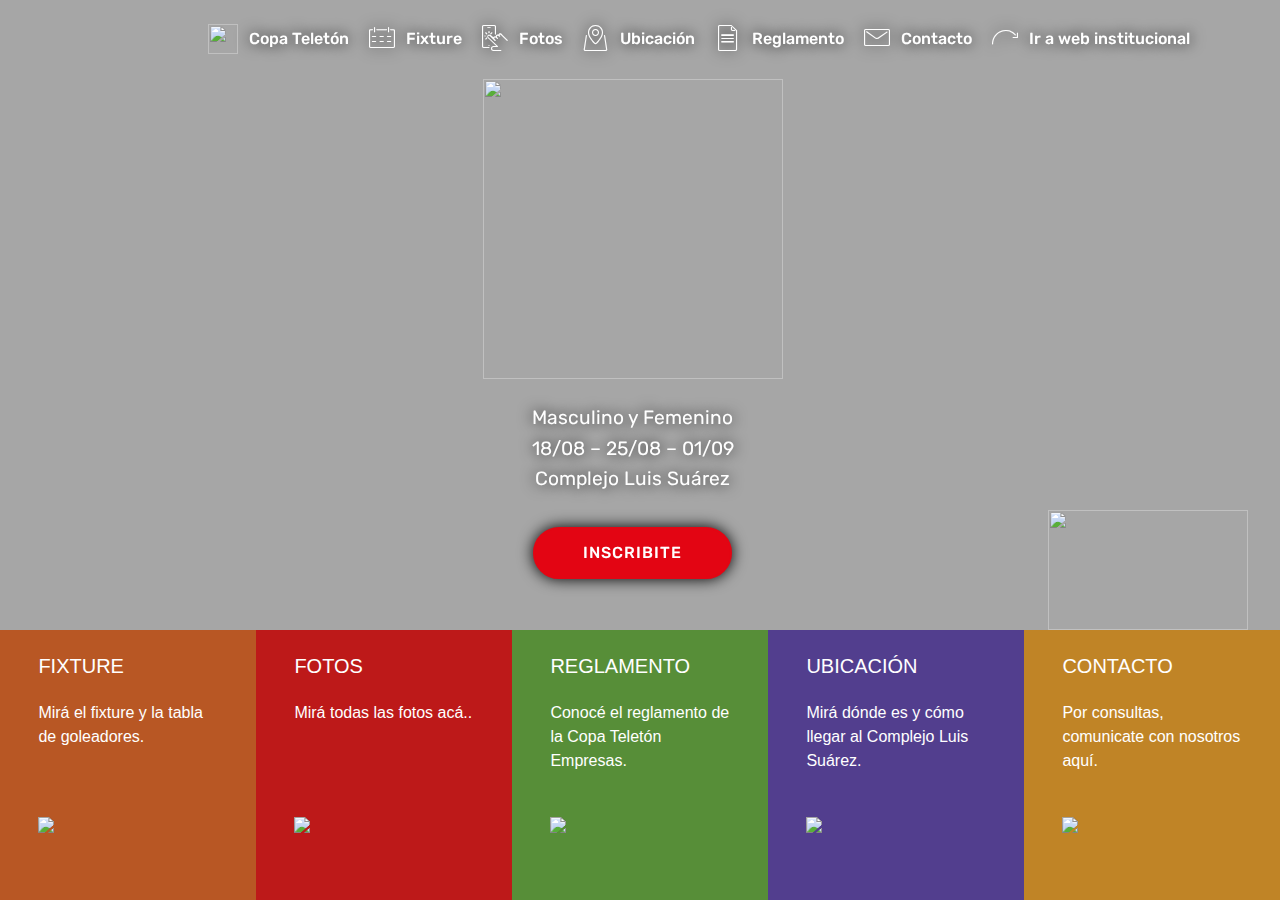
==== index.html @ 3573a875 "Add files via upload" ====
<!DOCTYPE html>

<head>
    <!-- Site made with Mobirise Website Builder v4.6.7, https://mobirise.com -->
    <meta charset="UTF-8">
    <meta http-equiv="X-UA-Compatible" content="IE=edge">
    <meta name="generator" content="Mobirise v4.6.7, mobirise.com">
    <meta name="viewport" content="width=device-width, initial-scale=1, minimum-scale=1">
    <link rel="shortcut icon" href="teleton.ico" type="image/x-icon">
    <meta name="description" content="">
    <title>Copa Teletón</title>
    <link rel="stylesheet" href="assets/web/assets/mobirise-icons/mobirise-icons.css">
    <link rel="stylesheet" href="assets/tether/tether.min.css">
    <link rel="stylesheet" href="assets/bootstrap/css/bootstrap.min.css">
    <link rel="stylesheet" href="assets/bootstrap/css/bootstrap-grid.min.css">
    <link rel="stylesheet" href="assets/bootstrap/css/bootstrap-reboot.min.css">
    <link rel="stylesheet" href="assets/dropdown/css/style.css">
    <link rel="stylesheet" href="assets/theme/css/style.css">
    <link rel="stylesheet" href="assets/mobirise/css/mbr-additional.css" type="text/css">


    <link href="js/textillate-master/assets/animate.css" rel="stylesheet">
    <script src="https://code.jquery.com/jquery-3.3.1.min.js"></script>
    <script src="js/scriptindex.js"></script>


</head>

<section class="menu cid-qOVGXWRNsi" once="menu" id="menu1-3">

    <nav class="navbar navbar-expand beta-menu navbar-dropdown align-items-center navbar-fixed-top navbar-toggleable-sm bg-color transparent">
        <button class="navbar-toggler navbar-toggler-right" type="button" data-toggle="collapse" data-target="#navbarSupportedContent" aria-controls="navbarSupportedContent" aria-expanded="false" aria-label="Toggle navigation">
            <div class="hamburger">
                <span></span>
                <span></span>
                <span></span>
                <span></span>
            </div>
        </button>
        <div class="menu-logo________">
            <div class="navbar-brand">


            </div>
        </div>
        <div class="collapse navbar-collapse" id="navbarSupportedContent">
            <ul class="navbar-nav nav-dropdown nav-right navbar-nav-top-padding" data-app-modern-menu="true">
                <li class="nav-item">
                    <a class="nav-link link text-danger display-4" href="index.html">
                        <span class="mbr-iconfont mbr-iconfont-btn" style="color: rgb(255, 51, 102);">
                            <img src="img/soccer-ball-variant.svg" style="height: 30px; width: 30px;"/>
                        </span>Copa Teletón
                    </a>
                </li>
                <li class="nav-item"><a class="nav-link link text-danger display-4" href="fixture.php"><span class="mbri-calendar mbr-iconfont mbr-iconfont-btn"></span>
                                Fixture</a>
                        </li>
                <li class="nav-item"><a class="nav-link link text-danger display-4" href="galeria.php"><span class="mbri-touch mbr-iconfont mbr-iconfont-btn"></span>
                                Fotos</a>
                        </li>
                <li class="nav-item"><a class="nav-link link text-danger display-4" href="recorrido.html"><span class="mbri-map-pin mbr-iconfont mbr-iconfont-btn"></span>
                        Ubicación</a>
                </li>
                <li class="nav-item">
                    <a class="nav-link link text-danger display-4" href="bases.html"><span class="mbri-file mbr-iconfont mbr-iconfont-btn"></span>

                        Reglamento</a>
                </li>
                <li class="nav-item"><a class="nav-link link text-danger display-4" href="contacto.html"><span class="mbri-letter mbr-iconfont mbr-iconfont-btn"></span>
                        Contacto</a>
                </li>
                <li class="nav-item"><a class="nav-link link text-danger display-4" href="https://teleton.org.uy" target="_blank"><span class="mbri-redo mbr-iconfont mbr-iconfont-btn"></span>
                        Ir a web institucional</a>
                </li></ul>

        </div>
    </nav>
</section>


<!--<section class="header6 cid-qP0xhnJaWh mbr-fullscreen"  id="header6-5">
   <video 
           class="bgVideovideo" heigh="100%" style="opacity: 1; position: absolute; min-width: 1678px; min-height: 944px; left: -323px;" 
           autoplay loop>
        <source src="video/back.mp4" type="video/mp4" />
    </video> -->
<section class="header6 cid-qP0xhnJaWh mbr-fullscreen" data-bg-video="video/back.mp4" id="header6-5"  style="background-image:url('img/foto_portada.jpg')"/>



<div class="mbr-overlay" style="opacity: 0.3; background-color: rgb(0, 0, 0);">
</div>
<div class="mbr-arrow hidden-sm-down" aria-hidden="true">
    <a href="#next">
        <i class="mbri-down mbr-iconfont"></i>
    </a>
</div>
<div class="containerText">

    <div class="row justify-content-md-center">
        <div class="mbr-white col-md-10">
            <h1 class="mbr-section-title align-center mbr-bold pb-3 mbr-fonts-style display-1 animado">
                <img src="img/logo_copa_teleton_sombra.png" style="height: 300px; width: 300px;" alt/>
            </h1>
            <p class="mbr-text align-center pb-3 mbr-fonts-style display-5">Masculino y Femenino<br>18/08 – 25/08 – 01/09<br>Complejo Luis Suárez</p>
            <!--<div class="mbr-section-btn align-center"><a class="btn btn-md btn-secondary display-4 sombrainscribite" href="comoinscribirte.html">INSCRIBITE</a></div>
            --> </div>
    </div>
</div>
<div class="containerBeneficio">
    <div class="row justify-content-md-center">
        <div class="mbr-white col-md-10ben">
            <h1 >
                <img src="img/beneficio.png"  alt/>
            </h1>
            <!-- <div class="mbr-section-btn align-center"><a class="btn btn-md btn-secondary display-4 sombrainscribite" href="comoinscribirte.html">INSCRIBITE</a></div>
            -->
        </div>
    </div>
</div>

<div class="containerBoton">
    <div class="row justify-content-md-center">
        <div class="mbr-white col-md-10">
            <div class="mbr-section-btn align-center"><a class="btn btn-md btn-secondary display-4 sombrainscribite" href="comoinscribirte.html">INSCRIBITE</a></div>
        </div>
    </div>
</div>

<div class="cuadrosDeColores" aria-hidden="true">
    <div class="cuadritos">
        <a href="fixture.php">
            <div class="cuadrocolor cua cuadro5"></div>
            <div class="cuadrocolor">
                <div class="cuacol cuadro5color"></div>
                <div class="cuatext cuatext5">
                    <h5>FIXTURE</h5>
                    <p>Mirá el fixture y la tabla de goleadores.</p>
                    <img class="flecha" src="img/flecha.png">
                </div>   
            </div>
        </a>
    </div>
    <div class="cuadritos">
        <a href="galeria.php">
            <div class="cuadrocolor cua cuadro3"></div>
            <div class="cuadrocolor">
                <div class="cuacol cuadro3color"></div>
                <div class="cuatext cuatext3">
                    <h5>FOTOS</h5>
                    <p>Mirá todas las fotos acá..</p>
                    <img class="flecha" src="img/flecha.png">
                </div>   
            </div>
        </a>
    </div>
    <div class="cuadritos">
        <a href="bases.html">
            <div class="cuadrocolor cua cuadro1"></div>
            <div class="cuadrocolor">
                <div class="cuacol cuadro1color"></div>
                <div class="cuatext cuatext1">
                    <h5>REGLAMENTO</h5>
                    <p>Conocé el reglamento de la Copa Teletón Empresas.</p>
                    <img class="flecha" src="img/flecha.png">
                </div>
            </div>
        </a>
    </div>
    <div class="cuadritos">
        <a href="recorrido.html">
            <div class="cuadrocolor cua cuadro2"></div>
            <div class="cuadrocolor">
                <div class="cuacol cuadro2color"></div>
                <div class="cuatext cuatext2">
                    <h5>UBICACIÓN</h5>
                    <p>Mirá dónde es y cómo llegar al Complejo Luis Suárez.</p>
                    <img class="flecha" src="img/flecha.png">

                </div>
            </div>
        </a>
    </div>
    <div class="cuadritos">
        <a href="contacto.html">
            <div class="cuadrocolor cua cuadro4"></div>
            <div class="cuadrocolor">
                <div class="cuacol cuadro4color"></div>
                <div class="cuatext cuatext4">
                    <h5>CONTACTO</h5>
                    <p>Por consultas, comunicate con nosotros aquí.</p>
                    <img class="flecha" src="img/flecha.png">
                </div>
            </div>
        </a>
    </div>

</div>

<!-- <div class="mbr-arrow hidden-sm-down" aria-hidden="true">
     <a href="#next">
         <i class="mbri-down mbr-iconfont"></i>
     </a>
 </div>
-->

<!-- 

      <div class="">
        <div class="card col-12 col-md-6 p-5 m-3 align-center col-lg-4">
              <div class="card-img">
                  <img src="assets/images/jumbotron.jpg" alt="Mobirise">
              </div>
              <h4 class="card-title py-2 mbr-fonts-style display-5">
                  Over 400 Amazing Blocks
              </h4>
              <p class="mbr-text mbr-fonts-style display-7">
                  Mobirise offers several themes that include sliders, galleries, article blocks and many more.
              </p>
          </div>
          <div class="card col-12 col-md-6 p-5 m-3 align-center col-lg-4">
              <div class="card-img">
                  <img src="assets/images/jumbotron2.jpg" alt="Mobirise">
              </div>
              <h4 class="card-title py-2 mbr-fonts-style display-5">
                  Easy and Simple to Use
              </h4>
              <p class="mbr-text mbr-fonts-style display-7">
                  Drop the blocks into the page, edit content inline and publish - no technical skills required.
              </p>
          </div>
          <div class="card col-12 col-md-6 p-5 m-3 align-center col-lg-4">
              <div class="card-img">
                  <img src="assets/images/background5.jpg" alt="Mobirise">
              </div>
              <h4 class="card-title py-2 mbr-fonts-style display-5">
                  Unlimited Sites
              </h4>
              <p class="mbr-text mbr-fonts-style display-7">
                  Mobirise gives you the freedom to develop as many websites as you like given the fact that it is a desktop app.
              </p>
          </div>   
      </div>
--> 
</section>
<div class="espacio"></div>
<div class="cuadrosDeColores2" aria-hidden="true">
    <div class="cuadritos2">
        <a href="fixture.php">
            <div class="cuadrocolor cua cuadro5"></div>
            <div class="cuadrocolor">
                <div class="cuacol cuadro5color"></div>
                <div class="cuatext-2 cuatext5">
                    <h2>FIXTURE</h2>
                    <p>Mirá el fixture y la tabla de goleadores.</p>
                    <img class="flecha" src="img/flecha.png">
                </div>   
            </div>
        </a>
    </div>
    <div class="cuadritos2">
        <a href="galeria.php">
            <div class="cuadrocolor cua cuadro3"></div>
            <div class="cuadrocolor">
                <div class="cuacol cuadro3color"></div>
                <div class="cuatext-2 cuatext3">
                    <h2>FOTOS</h2>
                    <p>Mirá todas las fotos acá.</p>
                    <img class="flecha2" src="img/flecha.png">
                </div>   
            </div>
        </a>
    </div><div class="cuadritos2">
        <a href="bases.html">
            <div class="cuadrocolor cua cuadro1"></div>
            <div class="cuadrocolor">
                <div class="cuacol cuadro1color"></div>
                <div class="cuatext-2 cuatext1">
                    <h2>REGLAMENTO</h2>
                    <p>Conocé el reglamento de la Copa Teletón Empresas.</p>
                    <img class="flecha2" src="img/flecha.png">
                </div>
            </div>
        </a>
    </div>
    <div class="cuadritos2">
        <a href="recorrido.html">
            <div class="cuadrocolor cua cuadro2"></div>
            <div class="cuadrocolor">
                <div class="cuacol cuadro2color"></div>
                <div class="cuatext-2 cuatext2">
                    <h2>UBICACIÓN</h2>
                    <p>Mirá dónde es y cómo llegar al Complejo Luis Suárez.</p>
                    <img class="flecha2" src="img/flecha.png">

                </div>
            </div>
        </a>
    </div>

    <div class="cuadritos2">
        <a href="contacto.html">
            <div class="cuadrocolor cua cuadro4"></div>
            <div class="cuadrocolor">
                <div class="cuacol cuadro4color"></div>
                <div class="cuatext-2 cuatext4">
                    <h2>CONTACTO</h2>
                    <p>Por consultas, comunicate con nosotros aquí.</p>
                    <img class="flecha2" src="img/flecha.png">
                </div>
            </div>
        </a>
    </div>

</div>



<script src="assets/web/assets/jquery/jquery.min.js"></script>
<script src="assets/popper/popper.min.js"></script>
<script src="assets/tether/tether.min.js"></script>
<script src="assets/bootstrap/js/bootstrap.min.js"></script>
<script src="assets/dropdown/js/script.min.js"></script>
<script src="assets/touchswipe/jquery.touch-swipe.min.js"></script>
<script src="assets/ytplayer/jquery.mb.ytplayer.min.js"></script>
<script src="assets/vimeoplayer/jquery.mb.vimeo_player.js"></script>
<script src="assets/smoothscroll/smooth-scroll.js"></script>
<script src="assets/theme/js/script.js"></script>
<!--
        <script src="js/textillate-master/assets/jquery.lettering.js"></script>
        <script src="js/textillate-master/jquery.textillate.js"></script>
        <script src="js/jquery.diagonalFade.min.js"></script>
-->
<script>
    /*var glo = 0;
     function primero() {
     $('.animado').text('Hola Hola');
     $('.animado').textillate({
     selector: '.tex',
     minDisplayTime: 1500,
     in: {effect: 'fadeIn', delay: 50},
     out: {effect: 'fadeIn', sync: true},
     loop: true
     });
     
     }
     function segundo() {
     
     //$('.in').textillate('start');
     $('.in').textillate({
     in: {effect: 'fadeIn', delayScale: 2.0},
     out: {effect: 'fadeIn', sync: true}
     });
     }
     
     $(function () {
     //while(true){
     //$('.animado').fadeToggle(2000, 'linear');
     // $('.animado').animate({opacity: 'toggle'}, 2000, 'swing');
     $('.animado').diagonalFade({
     time: 100,
     fadeDirection_x: 'left-right', // "left-right" || "right-left"
     fadeDirection_y: 'top-bottom', // "top-bottom" || "bottom-top"
     fade: 'out', // "in" || "out"
     complete: null                 // callback function
     });
     // }
     //primero();
     /// $('.animado').addClass('in');
     //  setTimeout(segundo, 3000);
     
     });
     */

    /* FUNCIONA
     * 
     
     $(function () {
     h();
     function h() {
     setTimeout(textoAnimado, 1500);
     }
     function textoAnimado() {
     //configuraciones
     var _elem = $('.animado');     //usar selector CSS para determinar los elementos a los que se aplica el efecto
     _elem.css('display', 'block');
     var _velocidad = 600;                      //duración de la animación
     var _demora = 80;                      //pausa entre cada letra
     //..
     _elem.each(function () {
     //acciones para cada elemento seleccionado
     var $esto = $(this);
     $esto.html('');                      //vaciar el html del elemento
     var $text = '5K Teletón 2018';
     var arr_letras = $text.split('');    //dividir el texto letra por letra
     for (var i = 0; i < arr_letras.length; i++) {    //encerrar cada letra en un <span> con clase especial, solo para identificarla
     arr_letras[i] = $('<span class="jq-letra">' + arr_letras[i] + '</span>').hide();    //crear el elemento y ocultarlo
     $esto.append(arr_letras[i]);                                                        //agregar elemento al texto
     arr_letras[i].delay(i * _demora).fadeIn(_velocidad);                              //mostrar letra con efecto
     }
     
     setTimeout(textoAnimado12, 3000);
     
     
     //h();recursivo
     });
     }
     function textoAnimado12() {
     $('.animado').fadeOut('slow', function () {
     setTimeout(textoAnimado2, 1000); // Animation complete.
     });
     }
     
     function textoAnimado2() {
     //configuraciones
     var _elem = $('.animado');     //usar selector CSS para determinar los elementos a los que se aplica el efecto
     _elem.css('display', 'block');
     var _velocidad = 600;                      //duración de la animación
     var _demora = 80;                      //pausa entre cada letra
     //..
     _elem.each(function () {
     //acciones para cada elemento seleccionado
     var $esto = $(this);
     $esto.html('');                      //vaciar el html del elemento
     var $text = 'La carrera que corremos todos';
     var arr_letras = $text.split('');    //dividir el texto letra por letra
     for (var i = 0; i < arr_letras.length; i++) {    //encerrar cada letra en un <span> con clase especial, solo para identificarla
     arr_letras[i] = $('<span class="jq-letra">' + arr_letras[i] + '</span>').hide();    //crear el elemento y ocultarlo
     $esto.append(arr_letras[i]);                                                        //agregar elemento al texto
     arr_letras[i].delay(i * _demora).fadeIn(_velocidad);                              //mostrar letra con efecto
     }
     setTimeout(textoAnimado22, 5000);
     
     });
     }
     function textoAnimado22() {
     $('.animado').fadeOut('slow', function () {
     setTimeout(textoAnimado3, 1000); // Animation complete.
     });
     }
     function textoAnimado3() {
     //configuraciones
     var _elem = $('.animado');     //usar selector CSS para determinar los elementos a los que se aplica el efecto
     _elem.css('display', 'block');
     var _velocidad = 600;                      //duración de la animación
     var _demora = 80;                      //pausa entre cada letra
     //..
     _elem.each(function () {
     //acciones para cada elemento seleccionado
     var $esto = $(this);
     $esto.html('');                      //vaciar el html del elemento
     var $text = 'Teletón somos todos';
     var arr_letras = $text.split('');    //dividir el texto letra por letra
     for (var i = 0; i < arr_letras.length; i++) {    //encerrar cada letra en un <span> con clase especial, solo para identificarla
     arr_letras[i] = $('<span class="jq-letra">' + arr_letras[i] + '</span>').hide();    //crear el elemento y ocultarlo
     $esto.append(arr_letras[i]);                                                        //agregar elemento al texto
     arr_letras[i].delay(i * _demora).fadeIn(_velocidad);                              //mostrar letra con efecto
     }
     
     setTimeout(textoAnimado32, 3000);
     
     
     });
     }
     function textoAnimado32() {
     $('.animado').fadeOut('slow', function () {
     setTimeout(h, 100); // recursivo
     });
     }
     });*/
</script>
---- assets/web/assets/mobirise-icons/mobirise-icons.css ----
@font-face {
  font-family: 'MobiriseIcons';
  src:  url('mobirise-icons.eot?spat4u');
  src:  url('mobirise-icons.eot?spat4u#iefix') format('embedded-opentype'),
    url('mobirise-icons.ttf?spat4u') format('truetype'),
    url('mobirise-icons.woff?spat4u') format('woff'),
    url('mobirise-icons.svg?spat4u#MobiriseIcons') format('svg');
  font-weight: normal;
  font-style: normal;
}

[class^="mbri-"], [class*=" mbri-"] {
  /* use !important to prevent issues with browser extensions that change fonts */
  font-family: MobiriseIcons !important;
  speak: none;
  font-style: normal;
  font-weight: normal;
  font-variant: normal;
  text-transform: none;
  line-height: 1;

  /* Better Font Rendering =========== */
  -webkit-font-smoothing: antialiased;
  -moz-osx-font-smoothing: grayscale;
}

.mbri-add-submenu:before {
  content: "\e900";
}
.mbri-alert:before {
  content: "\e901";
}
.mbri-align-center:before {
  content: "\e902";
}
.mbri-align-justify:before {
  content: "\e903";
}
.mbri-align-left:before {
  content: "\e904";
}
.mbri-align-right:before {
  content: "\e905";
}
.mbri-android:before {
  content: "\e906";
}
.mbri-apple:before {
  content: "\e907";
}
.mbri-arrow-down:before {
  content: "\e908";
}
.mbri-arrow-next:before {
  content: "\e909";
}
.mbri-arrow-prev:before {
  content: "\e90a";
}
.mbri-arrow-up:before {
  content: "\e90b";
}
.mbri-bold:before {
  content: "\e90c";
}
.mbri-bookmark:before {
  content: "\e90d";
}
.mbri-bootstrap:before {
  content: "\e90e";
}
.mbri-briefcase:before {
  content: "\e90f";
}
.mbri-browse:before {
  content: "\e910";
}
.mbri-bulleted-list:before {
  content: "\e911";
}
.mbri-calendar:before {
  content: "\e912";
}
.mbri-camera:before {
  content: "\e913";
}
.mbri-cart-add:before {
  content: "\e914";
}
.mbri-cart-full:before {
  content: "\e915";
}
.mbri-cash:before {
  content: "\e916";
}
.mbri-change-style:before {
  content: "\e917";
}
.mbri-chat:before {
  content: "\e918";
}
.mbri-clock:before {
  content: "\e919";
}
.mbri-close:before {
  content: "\e91a";
}
.mbri-cloud:before {
  content: "\e91b";
}
.mbri-code:before {
  content: "\e91c";
}
.mbri-contact-form:before {
  content: "\e91d";
}
.mbri-credit-card:before {
  content: "\e91e";
}
.mbri-cursor-click:before {
  content: "\e91f";
}
.mbri-cust-feedback:before {
  content: "\e920";
}
.mbri-database:before {
  content: "\e921";
}
.mbri-delivery:before {
  content: "\e922";
}
.mbri-desktop:before {
  content: "\e923";
}
.mbri-devices:before {
  content: "\e924";
}
.mbri-down:before {
  content: "\e925";
}
.mbri-download:before {
  content: "\e989";
}
.mbri-drag-n-drop:before {
  content: "\e927";
}
.mbri-drag-n-drop2:before {
  content: "\e928";
}
.mbri-edit:before {
  content: "\e929";
}
.mbri-edit2:before {
  content: "\e92a";
}
.mbri-error:before {
  content: "\e92b";
}
.mbri-extension:before {
  content: "\e92c";
}
.mbri-features:before {
  content: "\e92d";
}
.mbri-file:before {
  content: "\e92e";
}
.mbri-flag:before {
  content: "\e92f";
}
.mbri-folder:before {
  content: "\e930";
}
.mbri-gift:before {
  content: "\e931";
}
.mbri-github:before {
  content: "\e932";
}
.mbri-globe:before {
  content: "\e933";
}
.mbri-globe-2:before {
  content: "\e934";
}
.mbri-growing-chart:before {
  content: "\e935";
}
.mbri-hearth:before {
  content: "\e936";
}
.mbri-balon:before {
  content: "\e996";
}
.mbri-help:before {
  content: "\e937";
}
.mbri-home:before {
  content: "\e938";
}
.mbri-hot-cup:before {
  content: "\e939";
}
.mbri-idea:before {
  content: "\e93a";
}
.mbri-image-gallery:before {
  content: "\e93b";
}
.mbri-image-slider:before {
  content: "\e93c";
}
.mbri-info:before {
  content: "\e93d";
}
.mbri-italic:before {
  content: "\e93e";
}
.mbri-key:before {
  content: "\e93f";
}
.mbri-laptop:before {
  content: "\e940";
}
.mbri-layers:before {
  content: "\e941";
}
.mbri-left-right:before {
  content: "\e942";
}
.mbri-left:before {
  content: "\e943";
}
.mbri-letter:before {
  content: "\e944";
}
.mbri-like:before {
  content: "\e945";
}
.mbri-link:before {
  content: "\e946";
}
.mbri-lock:before {
  content: "\e947";
}
.mbri-login:before {
  content: "\e948";
}
.mbri-logout:before {
  content: "\e949";
}
.mbri-magic-stick:before {
  content: "\e94a";
}
.mbri-map-pin:before {
  content: "\e94b";
}
.mbri-menu:before {
  content: "\e94c";
}
.mbri-mobile:before {
  content: "\e94d";
}
.mbri-mobile2:before {
  content: "\e94e";
}
.mbri-mobirise:before {
  content: "\e94f";
}
.mbri-more-horizontal:before {
  content: "\e950";
}
.mbri-more-vertical:before {
  content: "\e951";
}
.mbri-music:before {
  content: "\e952";
}
.mbri-new-file:before {
  content: "\e953";
}
.mbri-numbered-list:before {
  content: "\e954";
}
.mbri-opened-folder:before {
  content: "\e955";
}
.mbri-pages:before {
  content: "\e956";
}
.mbri-paper-plane:before {
  content: "\e957";
}
.mbri-paperclip:before {
  content: "\e958";
}
.mbri-photo:before {
  content: "\e959";
}
.mbri-photos:before {
  content: "\e95a";
}
.mbri-pin:before {
  content: "\e95b";
}
.mbri-play:before {
  content: "\e95c";
}
.mbri-plus:before {
  content: "\e95d";
}
.mbri-preview:before {
  content: "\e95e";
}
.mbri-print:before {
  content: "\e95f";
}
.mbri-protect:before {
  content: "\e960";
}
.mbri-question:before {
  content: "\e961";
}
.mbri-quote-left:before {
  content: "\e962";
}
.mbri-quote-right:before {
  content: "\e963";
}
.mbri-refresh:before {
  content: "\e964";
}
.mbri-responsive:before {
  content: "\e965";
}
.mbri-right:before {
  content: "\e966";
}
.mbri-rocket:before {
  content: "\e967";
}
.mbri-sad-face:before {
  content: "\e968";
}
.mbri-sale:before {
  content: "\e969";
}
.mbri-save:before {
  content: "\e96a";
}
.mbri-search:before {
  content: "\e96b";
}
.mbri-setting:before {
  content: "\e96c";
}
.mbri-setting2:before {
  content: "\e96d";
}
.mbri-setting3:before {
  content: "\e96e";
}
.mbri-share:before {
  content: "\e96f";
}
.mbri-shopping-bag:before {
  content: "\e970";
}
.mbri-shopping-basket:before {
  content: "\e971";
}
.mbri-shopping-cart:before {
  content: "\e972";
}
.mbri-sites:before {
  content: "\e973";
}
.mbri-smile-face:before {
  content: "\e974";
}
.mbri-speed:before {
  content: "\e975";
}
.mbri-star:before {
  content: "\e976";
}
.mbri-success:before {
  content: "\e977";
}
.mbri-sun:before {
  content: "\e978";
}
.mbri-sun2:before {
  content: "\e979";
}
.mbri-tablet:before {
  content: "\e97a";
}
.mbri-tablet-vertical:before {
  content: "\e97b";
}
.mbri-target:before {
  content: "\e97c";
}
.mbri-timer:before {
  content: "\e97d";
}
.mbri-to-ftp:before {
  content: "\e97e";
}
.mbri-to-local-drive:before {
  content: "\e97f";
}
.mbri-touch-swipe:before {
  content: "\e980";
}
.mbri-touch:before {
  content: "\e981";
}
.mbri-trash:before {
  content: "\e982";
}
.mbri-underline:before {
  content: "\e983";
}
.mbri-unlink:before {
  content: "\e984";
}
.mbri-unlock:before {
  content: "\e985";
}
.mbri-up-down:before {
  content: "\e986";
}
.mbri-up:before {
  content: "\e987";
}
.mbri-update:before {
  content: "\e988";
}
.mbri-upload:before {
 content: "\e926"; 
}
.mbri-user:before {
  content: "\e98a";
}
.mbri-user2:before {
  content: "\e98b";
}
.mbri-users:before {
  content: "\e98c";
}
.mbri-video:before {
  content: "\e98d";
}
.mbri-video-play:before {
  content: "\e98e";
}
.mbri-watch:before {
  content: "\e98f";
}
.mbri-website-theme:before {
  content: "\e990";
}
.mbri-wifi:before {
  content: "\e991";
}
.mbri-windows:before {
  content: "\e992";
}
.mbri-zoom-out:before {
  content: "\e993";
}
.mbri-redo:before {
  content: "\e994";
}
.mbri-undo:before {
  content: "\e995";
}
---- assets/dropdown/css/style.css ----
.navbar-dropdown {
  left: 0;
  padding: 0;
  position: absolute;
  right: 0;
  top: 0;
  transition: all 0.45s ease;
  z-index: 1030;
  background: #282828; }
  .navbar-dropdown .navbar-logo {
    margin-right: 0.8rem;
    transition: margin 0.3s ease-in-out;
    vertical-align: middle; }
    .navbar-dropdown .navbar-logo img {
      height: 3.125rem;
      transition: all 0.3s ease-in-out; }
    .navbar-dropdown .navbar-logo.mbr-iconfont {
      font-size: 3.125rem;
      line-height: 3.125rem; }
  .navbar-dropdown .navbar-caption {
    font-weight: 700;
    white-space: normal;
    vertical-align: -4px;
    line-height: 3.125rem !important; }
    .navbar-dropdown .navbar-caption, .navbar-dropdown .navbar-caption:hover {
      color: inherit;
      text-decoration: none; }
  .navbar-dropdown .mbr-iconfont + .navbar-caption {
    vertical-align: -1px; }
  .navbar-dropdown.navbar-fixed-top {
    position: fixed; }
  .navbar-dropdown .navbar-brand span {
    vertical-align: -4px; }
  .navbar-dropdown.bg-color.transparent {
    background: none; }
  .navbar-dropdown.navbar-short .navbar-brand {
    padding: 0.625rem 0; }
    .navbar-dropdown.navbar-short .navbar-brand span {
      vertical-align: -1px; }
  .navbar-dropdown.navbar-short .navbar-caption {
    line-height: 2.375rem !important;
    vertical-align: -2px; }
  .navbar-dropdown.navbar-short .navbar-logo {
    margin-right: 0.5rem; }
    .navbar-dropdown.navbar-short .navbar-logo img {
      height: 2.375rem; }
    .navbar-dropdown.navbar-short .navbar-logo.mbr-iconfont {
      font-size: 2.375rem;
      line-height: 2.375rem; }
  .navbar-dropdown.navbar-short .mbr-table-cell {
    height: 3.625rem; }
  .navbar-dropdown .navbar-close {
    left: 0.6875rem;
    position: fixed;
    top: 0.75rem;
    z-index: 1000; }
  .navbar-dropdown .hamburger-icon {
    content: "";
    display: inline-block;
    vertical-align: middle;
    width: 16px;
    -webkit-box-shadow: 0 -6px 0 1px #282828,0 0 0 1px #282828,0 6px 0 1px #282828;
    -moz-box-shadow: 0 -6px 0 1px #282828,0 0 0 1px #282828,0 6px 0 1px #282828;
    box-shadow: 0 -6px 0 1px #282828,0 0 0 1px #282828,0 6px 0 1px #282828; }

.dropdown-menu .dropdown-toggle[data-toggle="dropdown-submenu"]::after {
  border-bottom: 0.35em solid transparent;
  border-left: 0.35em solid;
  border-right: 0;
  border-top: 0.35em solid transparent;
  margin-left: 0.3rem; }

.dropdown-menu .dropdown-item:focus {
  outline: 0; }

.nav-dropdown {
  font-size: 0.75rem;
  font-weight: 500;
  height: auto !important; }
  .nav-dropdown .nav-btn {
    padding-left: 1rem; }
  .nav-dropdown .link {
    margin: .667em 1.667em;
    font-weight: 500;
    padding: 0;
    transition: color .2s ease-in-out; }
    .nav-dropdown .link.dropdown-toggle {
      margin-right: 2.583em; }
      .nav-dropdown .link.dropdown-toggle::after {
        margin-left: .25rem;
        border-top: 0.35em solid;
        border-right: 0.35em solid transparent;
        border-left: 0.35em solid transparent;
        border-bottom: 0; }
      .nav-dropdown .link.dropdown-toggle[aria-expanded="true"] {
        margin: 0;
        padding: 0.667em 3.263em  0.667em 1.667em; }
  .nav-dropdown .link::after,
  .nav-dropdown .dropdown-item::after {
    color: inherit; }
  .nav-dropdown .btn {
    font-size: 0.75rem;
    font-weight: 700;
    letter-spacing: 0;
    margin-bottom: 0;
    padding-left: 1.25rem;
    padding-right: 1.25rem; }
  .nav-dropdown .dropdown-menu {
    border-radius: 0;
    border: 0;
    left: 0;
    margin: 0;
    padding-bottom: 1.25rem;
    padding-top: 1.25rem;
    position: relative; }
  .nav-dropdown .dropdown-submenu {
    margin-left: 0.125rem;
    top: 0; }
  .nav-dropdown .dropdown-item {
    font-weight: 500;
    line-height: 2;
    padding: 0.3846em 4.615em 0.3846em 1.5385em;
    position: relative;
    transition: color .2s ease-in-out, background-color .2s ease-in-out; }
    .nav-dropdown .dropdown-item::after {
      margin-top: -0.3077em;
      position: absolute;
      right: 1.1538em;
      top: 50%; }
    .nav-dropdown .dropdown-item:focus, .nav-dropdown .dropdown-item:hover {
      background: none; }

@media (max-width: 767px) {
  .nav-dropdown.navbar-toggleable-sm {
    bottom: 0;
    display: none;
    left: 0;
    overflow-x: hidden;
    position: fixed;
    top: 0;
    transform: translateX(-100%);
    -ms-transform: translateX(-100%);
    -webkit-transform: translateX(-100%);
    width: 18.75rem;
    z-index: 999; } }
.nav-dropdown.navbar-toggleable-xl {
  bottom: 0;
  display: none;
  left: 0;
  overflow-x: hidden;
  position: fixed;
  top: 0;
  transform: translateX(-100%);
  -ms-transform: translateX(-100%);
  -webkit-transform: translateX(-100%);
  width: 18.75rem;
  z-index: 999; }

.nav-dropdown-sm {
  display: block !important;
  overflow-x: hidden;
  overflow: auto;
  padding-top: 3.875rem; }
  .nav-dropdown-sm::after {
    content: "";
    display: block;
    height: 3rem;
    width: 100%; }
  .nav-dropdown-sm.collapse.in ~ .navbar-close {
    display: block !important; }
  .nav-dropdown-sm.collapsing, .nav-dropdown-sm.collapse.in {
    transform: translateX(0);
    -ms-transform: translateX(0);
    -webkit-transform: translateX(0);
    transition: all 0.25s ease-out;
    -webkit-transition: all 0.25s ease-out;
    background: #282828; }
  .nav-dropdown-sm.collapsing[aria-expanded="false"] {
    transform: translateX(-100%);
    -ms-transform: translateX(-100%);
    -webkit-transform: translateX(-100%); }
  .nav-dropdown-sm .nav-item {
    display: block;
    margin-left: 0 !important;
    padding-left: 0; }
  .nav-dropdown-sm .link,
  .nav-dropdown-sm .dropdown-item {
    border-top: 1px dotted rgba(255, 255, 255, 0.1);
    font-size: 0.8125rem;
    line-height: 1.6;
    margin: 0 !important;
    padding: 0.875rem 2.4rem 0.875rem 1.5625rem !important;
    position: relative;
    white-space: normal; }
    .nav-dropdown-sm .link:focus, .nav-dropdown-sm .link:hover,
    .nav-dropdown-sm .dropdown-item:focus,
    .nav-dropdown-sm .dropdown-item:hover {
      background: rgba(0, 0, 0, 0.2) !important;
      color: #c0a375; }
  .nav-dropdown-sm .nav-btn {
    position: relative;
    padding: 1.5625rem 1.5625rem 0 1.5625rem; }
    .nav-dropdown-sm .nav-btn::before {
      border-top: 1px dotted rgba(255, 255, 255, 0.1);
      content: "";
      left: 0;
      position: absolute;
      top: 0;
      width: 100%; }
    .nav-dropdown-sm .nav-btn + .nav-btn {
      padding-top: 0.625rem; }
      .nav-dropdown-sm .nav-btn + .nav-btn::before {
        display: none; }
  .nav-dropdown-sm .btn {
    padding: 0.625rem 0; }
  .nav-dropdown-sm .dropdown-toggle[data-toggle="dropdown-submenu"]::after {
    margin-left: .25rem;
    border-top: 0.35em solid;
    border-right: 0.35em solid transparent;
    border-left: 0.35em solid transparent;
    border-bottom: 0; }
  .nav-dropdown-sm .dropdown-toggle[data-toggle="dropdown-submenu"][aria-expanded="true"]::after {
    border-top: 0;
    border-right: 0.35em solid transparent;
    border-left: 0.35em solid transparent;
    border-bottom: 0.35em solid; }
  .nav-dropdown-sm .dropdown-menu {
    margin: 0;
    padding: 0;
    position: relative;
    top: 0;
    left: 0;
    width: 100%;
    border: 0;
    float: none;
    border-radius: 0;
    background: none; }
  .nav-dropdown-sm .dropdown-submenu {
    left: 100%;
    margin-left: 0.125rem;
    margin-top: -1.25rem;
    top: 0; }

.navbar-toggleable-sm .nav-dropdown .dropdown-menu {
  position: absolute; }

.navbar-toggleable-sm .nav-dropdown .dropdown-submenu {
  left: 100%;
  margin-left: 0.125rem;
  margin-top: -1.25rem;
  top: 0; }

.navbar-toggleable-sm.opened .nav-dropdown .dropdown-menu {
  position: relative; }

.navbar-toggleable-sm.opened .nav-dropdown .dropdown-submenu {
  left: 0;
  margin-left: 00rem;
  margin-top: 0rem;
  top: 0; }

.is-builder .nav-dropdown.collapsing {
  transition: none !important; }

/*# sourceMappingURL=style.css.map */
---- assets/theme/css/style.css ----
/*!
 * Mobirise v4 theme (https://mobirise.com/)
 * Copyright 2017 Mobirise
 */
section {
  background-color: #eeeeee; }

section,
.container,
.container-fluid {
  position: relative;
  word-wrap: break-word; }

a.mbr-iconfont:hover {
  text-decoration: none; }

.article .lead p, .article .lead ul, .article .lead ol, .article .lead pre, .article .lead blockquote {
  margin-bottom: 0; }

a {
  font-style: normal;
  font-weight: 400;
  cursor: pointer; }
  a, a:hover {
    text-decoration: none; }

figure {
  margin-bottom: 0; }

body {
  color: #232323; }

h1, h2, h3, h4, h5, h6,
.h1, .h2, .h3, .h4, .h5, .h6,
.display-1, .display-2, .display-3, .display-4 {
  line-height: 1;
  word-break: break-word;
  word-wrap: break-word; }

b, strong {
  font-weight: bold; }

blockquote {
  padding: 10px 0 10px 20px;
  position: relative;
  border-left: 2px solid;
  border-color: #ff3366; }

input:-webkit-autofill, input:-webkit-autofill:hover, input:-webkit-autofill:focus, input:-webkit-autofill:active {
  transition-delay: 9999s;
  transition-property: background-color, color; }

textarea[type="hidden"] {
  display: none; }

body {
  position: relative; }

section {
  background-position: 50% 50%;
  background-repeat: no-repeat;
  background-size: cover; }
  section .mbr-background-video,
  section .mbr-background-video-preview {
    position: absolute;
    bottom: 0;
    left: 0;
    right: 0;
    top: 0; }

.hidden {
  visibility: hidden; }

.mbr-z-index20 {
  z-index: 20; }

/*! Base colors */
.mbr-white {
  color: #ffffff; }

.mbr-black {
  color: #000000; }

.mbr-bg-white {
  background-color: #ffffff; }

.mbr-bg-black {
  background-color: #000000; }

/*! Text-aligns */
.align-left {
  text-align: left; }

.align-center {
  text-align: center; }

.align-right {
  text-align: right; }

@media (max-width: 767px) {
  .align-left, .align-center, .align-right, .mbr-section-btn, .mbr-section-title {
    text-align: center; } }
/*! Font-weight  */
.mbr-light {
  font-weight: 300; }

.mbr-regular {
  font-weight: 400; }

.mbr-semibold {
  font-weight: 500; }

.mbr-bold {
  font-weight: 700; }

/*! Media  */
.media-size-item {
  -webkit-flex: 1 1 auto;
  -moz-flex: 1 1 auto;
  -ms-flex: 1 1 auto;
  -o-flex: 1 1 auto;
  flex: 1 1 auto; }

.media-content {
  -webkit-flex-basis: 100%;
  flex-basis: 100%; }

.media-container-row {
  display: -ms-flexbox;
  display: -webkit-flex;
  display: flex;
  -webkit-flex-direction: row;
  -ms-flex-direction: row;
  flex-direction: row;
  -webkit-flex-wrap: wrap;
  -ms-flex-wrap: wrap;
  flex-wrap: wrap;
  -webkit-justify-content: center;
  -ms-flex-pack: center;
  justify-content: center;
  -webkit-align-content: center;
  -ms-flex-line-pack: center;
  align-content: center;
  -webkit-align-items: start;
  -ms-flex-align: start;
  align-items: start; }
  .media-container-row .media-size-item {
    width: 400px; }

.media-container-column {
  display: -ms-flexbox;
  display: -webkit-flex;
  display: flex;
  -webkit-flex-direction: column;
  -ms-flex-direction: column;
  flex-direction: column;
  -webkit-flex-wrap: wrap;
  -ms-flex-wrap: wrap;
  flex-wrap: wrap;
  -webkit-justify-content: center;
  -ms-flex-pack: center;
  justify-content: center;
  -webkit-align-content: center;
  -ms-flex-line-pack: center;
  align-content: center;
  -webkit-align-items: stretch;
  -ms-flex-align: stretch;
  align-items: stretch; }
  .media-container-column > * {
    width: 100%; }

@media (min-width: 992px) {
  .media-container-row {
    -webkit-flex-wrap: nowrap;
    -ms-flex-wrap: nowrap;
    flex-wrap: nowrap; } }
figure {
  overflow: hidden; }

figure[mbr-media-size] {
  transition: width 0.1s; }

.mbr-figure img, .mbr-figure iframe {
  display: block;
  width: 100%; }

.card {
  background-color: transparent;
  border: none; }

.card-img {
  text-align: center;
  flex-shrink: 0; }

.media {
  max-width: 100%;
  margin: 0 auto; }

.mbr-figure {
  -ms-flex-item-align: center;
  -ms-grid-row-align: center;
  -webkit-align-self: center;
  align-self: center; }

.media-container > div {
  max-width: 100%; }

.mbr-figure img, .card-img img {
  width: 100%; }

@media (max-width: 991px) {
  .media-size-item {
    width: auto !important; }

  .media {
    width: auto; }

  .mbr-figure {
    width: 100% !important; } }
/*! Buttons */
.mbr-section-btn {
  margin-left: -.25rem;
  margin-right: -.25rem;
  font-size: 0; }

nav .mbr-section-btn {
  margin-left: 0rem;
  margin-right: 0rem; }

/*! Btn icon margin */
.btn .mbr-iconfont, .btn.btn-sm .mbr-iconfont {
  cursor: pointer;
  margin-right: 0.5rem; }

.btn.btn-md .mbr-iconfont, .btn.btn-md .mbr-iconfont {
  margin-right: 0.8rem; }

.mbr-regular {
  font-weight: 400; }

.mbr-semibold {
  font-weight: 500; }

.mbr-bold {
  font-weight: 700; }

[type="submit"] {
  -webkit-appearance: none; }

/*! Full-screen */
.mbr-fullscreen .mbr-overlay {
  min-height: 100vh; }

.mbr-fullscreen {
  display: flex;
  display: -webkit-flex;
  display: -moz-flex;
  display: -ms-flex;
  display: -o-flex;
  align-items: center;
  -webkit-align-items: center;
  min-height: 100vh;
  padding-top: 3rem;
  padding-bottom: 3rem; }

/*! Map */
.map {
  height: 25rem;
  position: relative; }
  .map iframe {
    width: 100%;
    height: 100%; }

/* Form */
.form-asterisk {
  font-family: initial;
  position: absolute;
  top: -2px;
  font-weight: normal; }

/*! Scroll to top arrow */
.mbr-arrow-up {
  bottom: 25px;
  right: 90px;
  position: fixed;
  text-align: right;
  z-index: 5000;
  color: #ffffff;
  font-size: 32px;
  transform: rotate(180deg);
  -webkit-transform: rotate(180deg); }

.mbr-arrow-up a {
  background: rgba(0, 0, 0, 0.2);
  border-radius: 3px;
  color: #fff;
  display: inline-block;
  height: 60px;
  width: 60px;
  outline-style: none !important;
  position: relative;
  text-decoration: none;
  transition: all .3s ease-in-out;
  cursor: pointer;
  text-align: center; }
  .mbr-arrow-up a:hover {
    background-color: rgba(0, 0, 0, 0.4); }
  .mbr-arrow-up a i {
    line-height: 60px; }

.mbr-arrow-up-icon {
  display: block;
  color: #fff; }

.mbr-arrow-up-icon::before {
  content: "\203a";
  display: inline-block;
  font-family: serif;
  font-size: 32px;
  line-height: 1;
  font-style: normal;
  position: relative;
  top: 6px;
  left: -4px;
  -webkit-transform: rotate(-90deg);
  transform: rotate(-90deg); }

/*! Arrow Down */
.mbr-arrow {
  position: absolute;
  bottom: 50px;
  left: 50%;
  width: 60px;
  height: 60px;
  cursor: pointer;
  background-color: rgba(80, 80, 80, 0.5);
  border-radius: 50%;
  -webkit-transform: translateX(-50%);
  transform: translateX(-50%); }
  .mbr-arrow > a {
    display: inline-block;
    text-decoration: none;
    outline-style: none;
    -webkit-animation: arrowdown 1.7s ease-in-out infinite;
    animation: arrowdown 1.7s ease-in-out infinite; }
    .mbr-arrow > a > i {
      position: absolute;
      top: -2px;
      left: 15px;
      font-size: 2rem; }

@keyframes arrowdown {
  0% {
    transform: translateY(0px);
    -webkit-transform: translateY(0px); }
  50% {
    transform: translateY(-5px);
    -webkit-transform: translateY(-5px); }
  100% {
    transform: translateY(0px);
    -webkit-transform: translateY(0px); } }
@-webkit-keyframes arrowdown {
  0% {
    transform: translateY(0px);
    -webkit-transform: translateY(0px); }
  50% {
    transform: translateY(-5px);
    -webkit-transform: translateY(-5px); }
  100% {
    transform: translateY(0px);
    -webkit-transform: translateY(0px); } }
@media (max-width: 500px) {
  .mbr-arrow-up {
    left: 50%;
    right: auto;
    transform: translateX(-50%) rotate(180deg);
    -webkit-transform: translateX(-50%) rotate(180deg); } }
/*Gradients animation*/
@keyframes gradient-animation {
  from {
    background-position: 0% 100%;
    animation-timing-function: ease-in-out; }
  to {
    background-position: 100% 0%;
    animation-timing-function: ease-in-out; } }
@-webkit-keyframes gradient-animation {
  from {
    background-position: 0% 100%;
    animation-timing-function: ease-in-out; }
  to {
    background-position: 100% 0%;
    animation-timing-function: ease-in-out; } }
.bg-gradient {
  background-size: 200% 200%;
  animation: gradient-animation 5s infinite alternate;
  -webkit-animation: gradient-animation 5s infinite alternate; }

.menu .navbar-brand {
  display: -webkit-flex; }
  .menu .navbar-brand span {
    display: flex;
    display: -webkit-flex; }
  .menu .navbar-brand .navbar-caption-wrap {
    display: -webkit-flex; }
  .menu .navbar-brand .navbar-logo img {
    display: -webkit-flex; }
@media (min-width: 768px) and (max-width: 991px) {
  .menu .navbar-toggleable-sm .navbar-nav {
    display: -webkit-box;
    display: -webkit-flex;
    display: -ms-flexbox; } }
@media (min-width: 992px) {
  .menu .navbar-nav.nav-dropdown {
    display: -webkit-flex; }
  .menu .navbar-toggleable-sm .navbar-collapse {
    display: -webkit-flex !important; } }

/*# sourceMappingURL=style.css.map */
.engine {
	position: absolute;
	text-indent: -2400px;
	text-align: center;
	padding: 0;
	top: 0;
	left: -2400px;
}
---- assets/mobirise/css/mbr-additional.css ----
@import url(https://fonts.googleapis.com/css?family=Rubik:300,300i,400,400i,500,500i,700,700i,900,900i);





body {
    font-style: normal;
    line-height: 1.5;
}
.mbr-section-title {
    font-style: normal;
    line-height: 1.2;
}
.mbr-section-subtitle {
    line-height: 1.3;
}
.mbr-text {
    font-style: normal;
    line-height: 1.6;
}
.display-1 {
    font-family: 'Rubik', sans-serif;
    font-size: 4.25rem;
}
.display-1 > .mbr-iconfont {
    font-size: 6.8rem;
}
.display-2 {
    font-family: 'Rubik', sans-serif;
    font-size: 3rem;
}
.display-2 > .mbr-iconfont {
    font-size: 4.8rem;
}
.display-4 {
    font-family: 'Rubik', sans-serif;
    font-size: 1rem;
}
.display-4 > .mbr-iconfont {
    font-size: 1.6rem;
}
.display-5 {
    font-family: 'Rubik', sans-serif;
    font-size: 1.2rem;
}
.display-5 > .mbr-iconfont {
    font-size: 2.4rem;
}
.display-7 {
    font-family: 'Rubik', sans-serif;
    font-size: 1rem;
}
.display-7 > .mbr-iconfont {
    font-size: 1.6rem;
}
/* ---- Fluid typography for mobile devices ---- */
/* 1.4 - font scale ratio ( bootstrap == 1.42857 ) */
/* 100vw - current viewport width */
/* (48 - 20)  48 == 48rem == 768px, 20 == 20rem == 320px(minimal supported viewport) */
/* 0.65 - min scale variable, may vary */
@media (max-width: 768px) {
    .display-1 {
        font-size: 3.4rem;
        font-size: calc( 2.1374999999999997rem + (4.25 - 2.1374999999999997) * ((100vw - 20rem) / (48 - 20)));
        line-height: calc( 1.4 * (2.1374999999999997rem + (4.25 - 2.1374999999999997) * ((100vw - 20rem) / (48 - 20))));
    }
    .display-2 {
        font-size: 2.4rem;
        font-size: calc( 1.7rem + (3 - 1.7) * ((100vw - 20rem) / (48 - 20)));
        line-height: calc( 1.4 * (1.7rem + (3 - 1.7) * ((100vw - 20rem) / (48 - 20))));
    }
    .display-4 {
        font-size: 0.8rem;
        font-size: calc( 1rem + (1 - 1) * ((100vw - 20rem) / (48 - 20)));
        line-height: calc( 1.4 * (1rem + (1 - 1) * ((100vw - 20rem) / (48 - 20))));
    }
    /*    .display-5 {
            font-size: 1.2rem;
            font-size: calc( 1.175rem + (1.5 - 1.175) * ((100vw - 20rem) / (48 - 20)));
            line-height: calc( 1.4 * (1.175rem + (1.5 - 1.175) * ((100vw - 20rem) / (48 - 20))));
        }*/
}
/* Buttons */
.btn {
    font-weight: 500;
    border-width: 2px;
    font-style: normal;
    letter-spacing: 1px;
    margin: .4rem .8rem;
    white-space: normal;
    -webkit-transition: all 0.3s ease-in-out;
    -moz-transition: all 0.3s ease-in-out;
    transition: all 0.3s ease-in-out;
    padding: 1rem 3rem;
    border-radius: 3px;
    display: inline-flex;
    align-items: center;
    justify-content: center;
    word-break: break-word;
}
.btn-sm {
    font-weight: 500;
    letter-spacing: 1px;
    -webkit-transition: all 0.3s ease-in-out;
    -moz-transition: all 0.3s ease-in-out;
    transition: all 0.3s ease-in-out;
    padding: 0.6rem 1.5rem;
    border-radius: 3px;
}
.btn-md {
    font-weight: 500;
    letter-spacing: 1px;
    margin: .4rem .8rem !important;
    -webkit-transition: all 0.3s ease-in-out;
    -moz-transition: all 0.3s ease-in-out;
    transition: all 0.3s ease-in-out;
    padding: 1rem 3rem;
    border-radius: 3px;
}
.btn-lg {
    font-weight: 500;
    letter-spacing: 1px;
    margin: .4rem .8rem !important;
    -webkit-transition: all 0.3s ease-in-out;
    -moz-transition: all 0.3s ease-in-out;
    transition: all 0.3s ease-in-out;
    padding: 1.2rem 3.2rem;
    border-radius: 3px;
}
.bg-primary {
    background-color: #149dcc !important;
}
.bg-success {
    background-color: #4c5595 !important;
}
.bg-info {
    background-color: #e30513 !important;
}
.bg-warning {
    background-color: #879a9f !important;
}
.bg-danger {
    background-color: #ffffff !important;
}
.btn-primary,
.btn-primary:active {
    background-color: #149dcc !important;
    border-color: #149dcc !important;
    color: #ffffff !important;
}
.btn-primary:hover,
.btn-primary:focus,
.btn-primary.focus,
.btn-primary.active {
    color: #ffffff !important;
    background-color: #0d6786 !important;
    border-color: #0d6786 !important;
}
.btn-primary.disabled,
.btn-primary:disabled {
    color: #ffffff !important;
    background-color: #0d6786 !important;
    border-color: #0d6786 !important;
}
.btn-secondary,
.btn-secondary:active {
    background-color: #e30513 !important;
    border-color: #e30513 !important;
    color: #ffffff !important;
}
.btn-secondary:hover,
.btn-secondary:focus,
.btn-secondary.focus,
.btn-secondary.active {
    color: #ffffff !important;
    background-color: #98030d !important;
    border-color: #98030d !important;
}
.btn-secondary.disabled,
.btn-secondary:disabled {
    color: #ffffff !important;
    background-color: #98030d !important;
    border-color: #98030d !important;
}
.btn-info,
.btn-info:active {
    background-color: #e30513 !important;
    border-color: #e30513 !important;
    color: #ffffff !important;
}
.btn-info:hover,
.btn-info:focus,
.btn-info.focus,
.btn-info.active {
    color: #ffffff !important;
    background-color: #98030d !important;
    border-color: #98030d !important;
}
.btn-info.disabled,
.btn-info:disabled {
    color: #ffffff !important;
    background-color: #98030d !important;
    border-color: #98030d !important;
}
.btn-success,
.btn-success:active {
    background-color: #4c5595 !important;
    border-color: #4c5595 !important;
    color: #ffffff !important;
}
.btn-success:hover,
.btn-success:focus,
.btn-success.focus,
.btn-success.active {
    color: #ffffff !important;
    background-color: #323862 !important;
    border-color: #323862 !important;
}
.btn-success.disabled,
.btn-success:disabled {
    color: #ffffff !important;
    background-color: #323862 !important;
    border-color: #323862 !important;
}
.btn-warning,
.btn-warning:active {
    background-color: #879a9f !important;
    border-color: #879a9f !important;
    color: #ffffff !important;
}
.btn-warning:hover,
.btn-warning:focus,
.btn-warning.focus,
.btn-warning.active {
    color: #ffffff !important;
    background-color: #617479 !important;
    border-color: #617479 !important;
}
.btn-warning.disabled,
.btn-warning:disabled {
    color: #ffffff !important;
    background-color: #617479 !important;
    border-color: #617479 !important;
}
.btn-danger,
.btn-danger:active {
    background-color: #ffffff !important;
    border-color: #ffffff !important;
    color: #ff0000 !important;
}
.btn-danger:hover,
.btn-danger:focus,
.btn-danger.focus,
.btn-danger.active {
    color: #000000 !important;
    background-color: #4fb5ef !important;
    /*border-color: #d9d9d9 !important;*/
}
.btn-danger.disabled,
.btn-danger:disabled {
    color: #808080 !important;
    background-color: #d9d9d9 !important;
    border-color: #d9d9d9 !important;
}
.btn-white {
    color: #333333 !important;
}
.btn-white,
.btn-white:active {
    background-color: #ffffff !important;
    border-color: #ffffff !important;
    color: #808080 !important;
}
.btn-white:hover,
.btn-white:focus,
.btn-white.focus,
.btn-white.active {
    color: #808080 !important;
    background-color: #d9d9d9 !important;
    border-color: #d9d9d9 !important;
}
.btn-white.disabled,
.btn-white:disabled {
    color: #808080 !important;
    background-color: #d9d9d9 !important;
    border-color: #d9d9d9 !important;
}
.btn-black,
.btn-black:active {
    background-color: #333333 !important;
    border-color: #333333 !important;
    color: #ffffff !important;
}
.btn-black:hover,
.btn-black:focus,
.btn-black.focus,
.btn-black.active {
    color: #ffffff !important;
    background-color: #0d0d0d !important;
    border-color: #0d0d0d !important;
}
.btn-black.disabled,
.btn-black:disabled {
    color: #ffffff !important;
    background-color: #0d0d0d !important;
    border-color: #0d0d0d !important;
}
.btn-primary-outline,
.btn-primary-outline:active {
    background: none;
    border-color: #0b566f;
    color: #0b566f;
}
.btn-primary-outline:hover,
.btn-primary-outline:focus,
.btn-primary-outline.focus,
.btn-primary-outline.active {
    color: #ffffff;
    background-color: #149dcc;
    border-color: #149dcc;
}
.btn-primary-outline.disabled,
.btn-primary-outline:disabled {
    color: #ffffff !important;
    background-color: #149dcc !important;
    border-color: #149dcc !important;
}
.btn-secondary-outline,
.btn-secondary-outline:active {
    background: none;
    border-color: #7f030b;
    color: #7f030b;
}
.btn-secondary-outline:hover,
.btn-secondary-outline:focus,
.btn-secondary-outline.focus,
.btn-secondary-outline.active {
    color: #ffffff;
    background-color: #e30513;
    border-color: #e30513;
}
.btn-secondary-outline.disabled,
.btn-secondary-outline:disabled {
    color: #ffffff !important;
    background-color: #e30513 !important;
    border-color: #e30513 !important;
}
.btn-info-outline,
.btn-info-outline:active {
    background: none;
    border-color: #7f030b;
    color: #7f030b;
}
.btn-info-outline:hover,
.btn-info-outline:focus,
.btn-info-outline.focus,
.btn-info-outline.active {
    color: #ffffff;
    background-color: #e30513;
    border-color: #e30513;
}
.btn-info-outline.disabled,
.btn-info-outline:disabled {
    color: #ffffff !important;
    background-color: #e30513 !important;
    border-color: #e30513 !important;
}
.btn-success-outline,
.btn-success-outline:active {
    background: none;
    border-color: #2a2e51;
    color: #2a2e51;
}
.btn-success-outline:hover,
.btn-success-outline:focus,
.btn-success-outline.focus,
.btn-success-outline.active {
    color: #ffffff;
    background-color: #4c5595;
    border-color: #4c5595;
}
.btn-success-outline.disabled,
.btn-success-outline:disabled {
    color: #ffffff !important;
    background-color: #4c5595 !important;
    border-color: #4c5595 !important;
}
.btn-warning-outline,
.btn-warning-outline:active {
    background: none;
    border-color: #55666b;
    color: #55666b;
}
.btn-warning-outline:hover,
.btn-warning-outline:focus,
.btn-warning-outline.focus,
.btn-warning-outline.active {
    color: #ffffff;
    background-color: #879a9f;
    border-color: #879a9f;
}
.btn-warning-outline.disabled,
.btn-warning-outline:disabled {
    color: #ffffff !important;
    background-color: #879a9f !important;
    border-color: #879a9f !important;
}
.btn-danger-outline,
.btn-danger-outline:active {
    background: none;
    border-color: #cccccc;
    color: #cccccc;
}
.btn-danger-outline:hover,
.btn-danger-outline:focus,
.btn-danger-outline.focus,
.btn-danger-outline.active {
    color: #808080;
    background-color: #ffffff;
    border-color: #ffffff;
}
.btn-danger-outline.disabled,
.btn-danger-outline:disabled {
    color: #808080 !important;
    background-color: #ffffff !important;
    border-color: #ffffff !important;
}
.btn-black-outline,
.btn-black-outline:active {
    background: none;
    border-color: #000000;
    color: #000000;
}
.btn-black-outline:hover,
.btn-black-outline:focus,
.btn-black-outline.focus,
.btn-black-outline.active {
    color: #ffffff;
    background-color: #333333;
    border-color: #333333;
}
.btn-black-outline.disabled,
.btn-black-outline:disabled {
    color: #ffffff !important;
    background-color: #333333 !important;
    border-color: #333333 !important;
}
.btn-white-outline,
.btn-white-outline:active,
.btn-white-outline.active {
    background: none;
    border-color: #ffffff;
    color: #ffffff;
}
.btn-white-outline:hover,
.btn-white-outline:focus,
.btn-white-outline.focus {
    color: #333333;
    background-color: #ffffff;
    border-color: #ffffff;
}
.text-primary {
    color: #149dcc !important;
}
.text-secondary {
    color: #e30513 !important;
}
.text-success {
    color: #4c5595 !important;
}
.text-info {
    color: #e30513 !important;
}
.text-warning {
    color: #879a9f !important;
}
.text-danger {
    color: #ffffff !important;
    text-shadow: 0px 0px 15px #000;
}
.text-white {
    color: #ffffff !important;
}
.text-black {
    color: #000000 !important;
}
a.text-primary:hover,
a.text-primary:focus {
    color: #0b566f !important;
}
a.text-secondary:hover,
a.text-secondary:focus {
    color: #7f030b !important;
}
a.text-success:hover,
a.text-success:focus {
    color: #2a2e51 !important;
}
a.text-info:hover,
a.text-info:focus {
    color: #7f030b !important;
}
a.text-warning:hover,
a.text-warning:focus {
    color: #55666b !important;
}
a.text-danger:hover,
a.text-danger:focus {
    color: #cccccc !important;
}
a.text-white:hover,
a.text-white:focus {
    color: #b3b3b3 !important;
}
a.text-black:hover,
a.text-black:focus {
    color: #4d4d4d !important;
}
.alert-success {
    background-color: #70c770;
}
.alert-info {
    background-color: #e30513;
}
.alert-warning {
    background-color: #879a9f;
}
.alert-danger {
    background-color: #ffffff;
}
.mbr-section-btn a.btn:not(.btn-form) {
    border-radius: 100px;
    box-shadow: 0px 0px 15px #000 !important;
}
.mbr-section-btn a.btn:not(.btn-form):hover,
.mbr-section-btn a.btn:not(.btn-form):focus {
    box-shadow: none !important;
}
.mbr-section-btn a.btn:not(.btn-form):hover,
.mbr-section-btn a.btn:not(.btn-form):focus {
    box-shadow: 0 10px 40px 0 rgba(0, 0, 0, 0.2) !important;
    -webkit-box-shadow: 0 10px 40px 0 rgba(0, 0, 0, 0.2) !important;
}
.mbr-gallery-filter li a {
    border-radius: 100px !important;
}
.mbr-gallery-filter li.active .btn {
    background-color: #149dcc;
    border-color: #149dcc;
    color: #ffffff;
}
.mbr-gallery-filter li.active .btn:focus {
    box-shadow: none;
}
.nav-tabs .nav-link {
    border-radius: 100px !important;
}
.btn-form {
    border-radius: 0;
}
.btn-form:hover {
    cursor: pointer;
}
a,
a:hover {
    color: #ff1100;
}
.mbr-plan-header.bg-primary .mbr-plan-subtitle,
.mbr-plan-header.bg-primary .mbr-plan-price-desc {
    color: #b4e6f8;
}
.mbr-plan-header.bg-success .mbr-plan-subtitle,
.mbr-plan-header.bg-success .mbr-plan-price-desc {
    color: #979dca;
}
.mbr-plan-header.bg-info .mbr-plan-subtitle,
.mbr-plan-header.bg-info .mbr-plan-price-desc {
    color: #fdb7bb;
}
.mbr-plan-header.bg-warning .mbr-plan-subtitle,
.mbr-plan-header.bg-warning .mbr-plan-price-desc {
    color: #ced6d8;
}
.mbr-plan-header.bg-danger .mbr-plan-subtitle,
.mbr-plan-header.bg-danger .mbr-plan-price-desc {
    color: #ffffff;
}
/* Scroll to top button*/
.scrollToTop_wraper {
    display: none;
}
#scrollToTop a i:before {
    content: '';
    position: absolute;
    height: 40%;
    top: 25%;
    background: #fff;
    width: 2px;
    left: calc(50% - 1px);
}
#scrollToTop a i:after {
    content: '';
    position: absolute;
    display: block;
    border-top: 2px solid #fff;
    border-right: 2px solid #fff;
    width: 40%;
    height: 40%;
    left: 30%;
    bottom: 30%;
    transform: rotate(135deg);
}
/* Others*/
.note-check a[data-value=Rubik] {
    font-style: normal;
}
.mbr-arrow a {
    color: #ffffff;
}
@media (max-width: 767px) {
    .mbr-arrow {
        display: block;
    }
}
.form-control-label {
    position: relative;
    cursor: pointer;
    margin-bottom: .357em;
    padding: 0;
}
.alert {
    color: #ffffff;
    border-radius: 0;
    border: 0;
    font-size: .875rem;
    line-height: 1.5;
    margin-bottom: 1.875rem;
    padding: 1.25rem;
    position: relative;
}
.alert.alert-form::after {
    background-color: inherit;
    bottom: -7px;
    content: "";
    display: block;
    height: 14px;
    left: 50%;
    margin-left: -7px;
    position: absolute;
    transform: rotate(45deg);
    width: 14px;
}
.form-control {
    background-color: #f5f5f5;
    box-shadow: none;
    color: #565656;
    font-family: 'Rubik', sans-serif;
    font-size: 1rem;
    line-height: 1.43;
    min-height: 3.5em;
    padding: 1.07em .5em;
}
.form-control > .mbr-iconfont {
    font-size: 1.6rem;
}
.form-control,
.form-control:focus {
    border: 1px solid #e8e8e8;
}
.form-active .form-control:invalid {
    border-color: red;
}
.mbr-overlay {
    background-color: #000;
    bottom: 0;
    left: 0;
    opacity: .5;
    position: absolute;
    right: 0;
    top: 0;
    z-index: 0;
}
blockquote {
    font-style: italic;
    padding: 10px 0 10px 20px;
    font-size: 1.09rem;
    position: relative;
    border-color: #149dcc;
    border-width: 3px;
}
ul,
ol,
pre,
blockquote {
    margin-bottom: 2.3125rem;
}
pre {
    background: #f4f4f4;
    padding: 10px 24px;
    white-space: pre-wrap;
}
.inactive {
    -webkit-user-select: none;
    -moz-user-select: none;
    -ms-user-select: none;
    user-select: none;
    pointer-events: none;
    -webkit-user-drag: none;
    user-drag: none;
}
.mbr-section__comments .row {
    justify-content: center;
}
/* Forms */
.mbr-form .btn {
    margin: .4rem 0;
}
.mbr-form .input-group-btn a.btn {
    border-radius: 100px !important;
}
.mbr-form .input-group-btn a.btn:hover {
    box-shadow: 0 10px 40px 0 rgba(0, 0, 0, 0.2);
}
.mbr-form .input-group-btn button[type="submit"] {
    border-radius: 100px !important;
    padding: 1rem 3rem;
}
.mbr-form .input-group-btn button[type="submit"]:hover {
    box-shadow: 0 10px 40px 0 rgba(0, 0, 0, 0.2);
}
.form2 .form-control {
    border-top-left-radius: 100px;
    border-bottom-left-radius: 100px;
}
.form2 .input-group-btn a.btn {
    border-top-left-radius: 0 !important;
    border-bottom-left-radius: 0 !important;
}
.form2 .input-group-btn button[type="submit"] {
    border-top-left-radius: 0 !important;
    border-bottom-left-radius: 0 !important;
}
.form3 input[type="email"] {
    border-radius: 100px !important;
}
@media (max-width: 349px) {
    .form2 input[type="email"] {
        border-radius: 100px !important;
    }
    .form2 .input-group-btn a.btn {
        border-radius: 100px !important;
    }
    .form2 .input-group-btn button[type="submit"] {
        border-radius: 100px !important;
    }
}
@media (max-width: 767px) {
    .btn {
        font-size: .75rem !important;
    }
    .btn .mbr-iconfont {
        font-size: 1rem !important;
    }
}
/* Social block */
.btn-social {
    font-size: 20px;
    border-radius: 50%;
    padding: 0;
    width: 44px;
    height: 44px;
    line-height: 44px;
    text-align: center;
    position: relative;
    border: 2px solid #c0a375;
    border-color: #149dcc;
    color: #232323;
    cursor: pointer;
}
.btn-social i {
    top: 0;
    line-height: 44px;
    width: 44px;
}
.btn-social:hover {
    color: #fff;
    background: #149dcc;
}
.btn-social + .btn {
    margin-left: .1rem;
}
/* Footer */
.mbr-footer-content li::before,
.mbr-footer .mbr-contacts li::before {
    background: #149dcc;
}
.mbr-footer-content li a:hover,
.mbr-footer .mbr-contacts li a:hover {
    color: #149dcc;
}
.footer3 input[type="email"],
.footer4 input[type="email"] {
    border-radius: 100px !important;
}
.footer3 .input-group-btn a.btn,
.footer4 .input-group-btn a.btn {
    border-radius: 100px !important;
}
.footer3 .input-group-btn button[type="submit"],
.footer4 .input-group-btn button[type="submit"] {
    border-radius: 100px !important;
}
/* Headers*/
.header13 .form-inline input[type="email"],
.header14 .form-inline input[type="email"] {
    border-radius: 100px;
}
.header13 .form-inline input[type="text"],
.header14 .form-inline input[type="text"] {
    border-radius: 100px;
}
.header13 .form-inline input[type="tel"],
.header14 .form-inline input[type="tel"] {
    border-radius: 100px;
}
.header13 .form-inline a.btn,
.header14 .form-inline a.btn {
    border-radius: 100px;
}
.header13 .form-inline button,
.header14 .form-inline button {
    border-radius: 100px !important;
}
.offset-1 {
    margin-left: 8.33333%;
}
.offset-2 {
    margin-left: 16.66667%;
}
.offset-3 {
    margin-left: 25%;
}
.offset-4 {
    margin-left: 33.33333%;
}
.offset-5 {
    margin-left: 41.66667%;
}
.offset-6 {
    margin-left: 50%;
}
.offset-7 {
    margin-left: 58.33333%;
}
.offset-8 {
    margin-left: 66.66667%;
}
.offset-9 {
    margin-left: 75%;
}
.offset-10 {
    margin-left: 83.33333%;
}
.offset-11 {
    margin-left: 91.66667%;
}
@media (min-width: 576px) {
    .offset-sm-0 {
        margin-left: 0%;
    }
    .offset-sm-1 {
        margin-left: 8.33333%;
    }
    .offset-sm-2 {
        margin-left: 16.66667%;
    }
    .offset-sm-3 {
        margin-left: 25%;
    }
    .offset-sm-4 {
        margin-left: 33.33333%;
    }
    .offset-sm-5 {
        margin-left: 41.66667%;
    }
    .offset-sm-6 {
        margin-left: 50%;
    }
    .offset-sm-7 {
        margin-left: 58.33333%;
    }
    .offset-sm-8 {
        margin-left: 66.66667%;
    }
    .offset-sm-9 {
        margin-left: 75%;
    }
    .offset-sm-10 {
        margin-left: 83.33333%;
    }
    .offset-sm-11 {
        margin-left: 91.66667%;
    }
}
@media (min-width: 768px) {
    .offset-md-0 {
        margin-left: 0%;
    }
    .offset-md-1 {
        margin-left: 8.33333%;
    }
    .offset-md-2 {
        margin-left: 16.66667%;
    }
    .offset-md-3 {
        margin-left: 25%;
    }
    .offset-md-4 {
        margin-left: 33.33333%;
    }
    .offset-md-5 {
        margin-left: 41.66667%;
    }
    .offset-md-6 {
        margin-left: 50%;
    }
    .offset-md-7 {
        margin-left: 58.33333%;
    }
    .offset-md-8 {
        margin-left: 66.66667%;
    }
    .offset-md-9 {
        margin-left: 75%;
    }
    .offset-md-10 {
        margin-left: 83.33333%;
    }
    .offset-md-11 {
        margin-left: 91.66667%;
    }
}
@media (min-width: 992px) {
    .offset-lg-0 {
        margin-left: 0%;
    }
    .offset-lg-1 {
        margin-left: 8.33333%;
    }
    .offset-lg-2 {
        margin-left: 16.66667%;
    }
    .offset-lg-3 {
        margin-left: 25%;
    }
    .offset-lg-4 {
        margin-left: 33.33333%;
    }
    .offset-lg-5 {
        margin-left: 41.66667%;
    }
    .offset-lg-6 {
        margin-left: 50%;
    }
    .offset-lg-7 {
        margin-left: 58.33333%;
    }
    .offset-lg-8 {
        margin-left: 66.66667%;
    }
    .offset-lg-9 {
        margin-left: 75%;
    }
    .offset-lg-10 {
        margin-left: 83.33333%;
    }
    .offset-lg-11 {
        margin-left: 91.66667%;
    }
}
@media (min-width: 1200px) {
    .offset-xl-0 {
        margin-left: 0%;
    }
    .offset-xl-1 {
        margin-left: 8.33333%;
    }
    .offset-xl-2 {
        margin-left: 16.66667%;
    }
    .offset-xl-3 {
        margin-left: 25%;
    }
    .offset-xl-4 {
        margin-left: 33.33333%;
    }
    .offset-xl-5 {
        margin-left: 41.66667%;
    }
    .offset-xl-6 {
        margin-left: 50%;
    }
    .offset-xl-7 {
        margin-left: 58.33333%;
    }
    .offset-xl-8 {
        margin-left: 66.66667%;
    }
    .offset-xl-9 {
        margin-left: 75%;
    }
    .offset-xl-10 {
        margin-left: 83.33333%;
    }
    .offset-xl-11 {
        margin-left: 91.66667%;
    }
}
.navbar-toggler {
    -webkit-align-self: flex-start;
    -ms-flex-item-align: start;
    align-self: flex-start;
    padding: 0.25rem 0.75rem;
    font-size: 1.25rem;
    line-height: 1;
    background: transparent;
    border: 1px solid transparent;
    -webkit-border-radius: 0.25rem;
    border-radius: 0.25rem;
}
.navbar-toggler:focus,
.navbar-toggler:hover {
    text-decoration: none;
}
.navbar-toggler-icon {
    display: inline-block;
    width: 1.5em;
    height: 1.5em;
    vertical-align: middle;
    content: "";
    background: no-repeat center center;
    -webkit-background-size: 100% 100%;
    -o-background-size: 100% 100%;
    background-size: 100% 100%;
}
.navbar-toggler-left {
    position: absolute;
    left: 1rem;
}
.navbar-toggler-right {
    position: absolute;
    right: 1rem;
}
@media (max-width: 575px) {
    .navbar-toggleable .navbar-nav .dropdown-menu {
        position: static;
        float: none;
    }
    .navbar-toggleable > .container {
        padding-right: 0;
        padding-left: 0;
    }
}
@media (min-width: 576px) {
    .navbar-toggleable {
        -webkit-box-orient: horizontal;
        -webkit-box-direction: normal;
        -webkit-flex-direction: row;
        -ms-flex-direction: row;
        flex-direction: row;
        -webkit-flex-wrap: nowrap;
        -ms-flex-wrap: nowrap;
        flex-wrap: nowrap;
        -webkit-box-align: center;
        -webkit-align-items: center;
        -ms-flex-align: center;
        align-items: center;
    }
    .navbar-toggleable .navbar-nav {
        -webkit-box-orient: horizontal;
        -webkit-box-direction: normal;
        -webkit-flex-direction: row;
        -ms-flex-direction: row;
        flex-direction: row;
    }
    .navbar-toggleable .navbar-nav .nav-link {
        padding-right: .5rem;
        padding-left: .5rem;
    }
    .navbar-toggleable > .container {
        display: -webkit-box;
        display: -webkit-flex;
        display: -ms-flexbox;
        display: flex;
        -webkit-flex-wrap: nowrap;
        -ms-flex-wrap: nowrap;
        flex-wrap: nowrap;
        -webkit-box-align: center;
        -webkit-align-items: center;
        -ms-flex-align: center;
        align-items: center;
    }
    .navbar-toggleable .navbar-collapse {
        display: -webkit-box !important;
        display: -webkit-flex !important;
        display: -ms-flexbox !important;
        display: flex !important;
        width: 100%;
    }
    .navbar-toggleable .navbar-toggler {
        display: none;
    }
}
@media (max-width: 767px) {
    .navbar-toggleable-sm .navbar-nav .dropdown-menu {
        position: static;
        float: none;
    }
    .navbar-toggleable-sm > .container {
        padding-right: 0;
        padding-left: 0;
    }
}
@media (min-width: 768px) {
    .navbar-toggleable-sm {
        -webkit-box-orient: horizontal;
        -webkit-box-direction: normal;
        -webkit-flex-direction: row;
        -ms-flex-direction: row;
        flex-direction: row;
        -webkit-flex-wrap: nowrap;
        -ms-flex-wrap: nowrap;
        flex-wrap: nowrap;
        -webkit-box-align: center;
        -webkit-align-items: center;
        -ms-flex-align: center;
        align-items: center;
    }
    .navbar-toggleable-sm .navbar-nav {
        -webkit-box-orient: horizontal;
        -webkit-box-direction: normal;
        -webkit-flex-direction: row;
        -ms-flex-direction: row;
        flex-direction: row;
    }
    .navbar-toggleable-sm .navbar-nav .nav-link {
        padding-right: .5rem;
        padding-left: .5rem;
    }
    .navbar-toggleable-sm > .container {
        display: -webkit-box;
        display: -webkit-flex;
        display: -ms-flexbox;
        display: flex;
        -webkit-flex-wrap: nowrap;
        -ms-flex-wrap: nowrap;
        flex-wrap: nowrap;
        -webkit-box-align: center;
        -webkit-align-items: center;
        -ms-flex-align: center;
        align-items: center;
    }
    .navbar-toggleable-sm .navbar-collapse {
        display: -webkit-box !important;
        display: -webkit-flex !important;
        display: -ms-flexbox !important;
        display: flex !important;
        width: 100%;
    }
    .navbar-toggleable-sm .navbar-toggler {
        display: none;
    }
}
@media (max-width: 991px) {
    .navbar-toggleable-md .navbar-nav .dropdown-menu {
        position: static;
        float: none;
    }
    .navbar-toggleable-md > .container {
        padding-right: 0;
        padding-left: 0;
    }
}
@media (min-width: 992px) {
    .navbar-toggleable-md {
        -webkit-box-orient: horizontal;
        -webkit-box-direction: normal;
        -webkit-flex-direction: row;
        -ms-flex-direction: row;
        flex-direction: row;
        -webkit-flex-wrap: nowrap;
        -ms-flex-wrap: nowrap;
        flex-wrap: nowrap;
        -webkit-box-align: center;
        -webkit-align-items: center;
        -ms-flex-align: center;
        align-items: center;
    }
    .navbar-toggleable-md .navbar-nav {
        -webkit-box-orient: horizontal;
        -webkit-box-direction: normal;
        -webkit-flex-direction: row;
        -ms-flex-direction: row;
        flex-direction: row;
    }
    .navbar-toggleable-md .navbar-nav .nav-link {
        padding-right: .5rem;
        padding-left: .5rem;
    }
    .navbar-toggleable-md > .container {
        display: -webkit-box;
        display: -webkit-flex;
        display: -ms-flexbox;
        display: flex;
        -webkit-flex-wrap: nowrap;
        -ms-flex-wrap: nowrap;
        flex-wrap: nowrap;
        -webkit-box-align: center;
        -webkit-align-items: center;
        -ms-flex-align: center;
        align-items: center;
    }
    .navbar-toggleable-md .navbar-collapse {
        display: -webkit-box !important;
        display: -webkit-flex !important;
        display: -ms-flexbox !important;
        display: flex !important;
        width: 100%;
    }
    .navbar-toggleable-md .navbar-toggler {
        display: none;
    }
}
@media (max-width: 1199px) {
    .navbar-toggleable-lg .navbar-nav .dropdown-menu {
        position: static;
        float: none;
    }
    .navbar-toggleable-lg > .container {
        padding-right: 0;
        padding-left: 0;
    }
}
@media (min-width: 1200px) {
    .navbar-toggleable-lg {
        -webkit-box-orient: horizontal;
        -webkit-box-direction: normal;
        -webkit-flex-direction: row;
        -ms-flex-direction: row;
        flex-direction: row;
        -webkit-flex-wrap: nowrap;
        -ms-flex-wrap: nowrap;
        flex-wrap: nowrap;
        -webkit-box-align: center;
        -webkit-align-items: center;
        -ms-flex-align: center;
        align-items: center;
    }
    .navbar-toggleable-lg .navbar-nav {
        -webkit-box-orient: horizontal;
        -webkit-box-direction: normal;
        -webkit-flex-direction: row;
        -ms-flex-direction: row;
        flex-direction: row;
    }
    .navbar-toggleable-lg .navbar-nav .nav-link {
        padding-right: .5rem;
        padding-left: .5rem;
    }
    .navbar-toggleable-lg > .container {
        display: -webkit-box;
        display: -webkit-flex;
        display: -ms-flexbox;
        display: flex;
        -webkit-flex-wrap: nowrap;
        -ms-flex-wrap: nowrap;
        flex-wrap: nowrap;
        -webkit-box-align: center;
        -webkit-align-items: center;
        -ms-flex-align: center;
        align-items: center;
    }
    .navbar-toggleable-lg .navbar-collapse {
        display: -webkit-box !important;
        display: -webkit-flex !important;
        display: -ms-flexbox !important;
        display: flex !important;
        width: 100%;
    }
    .navbar-toggleable-lg .navbar-toggler {
        display: none;
    }
}
.navbar-toggleable-xl {
    -webkit-box-orient: horizontal;
    -webkit-box-direction: normal;
    -webkit-flex-direction: row;
    -ms-flex-direction: row;
    flex-direction: row;
    -webkit-flex-wrap: nowrap;
    -ms-flex-wrap: nowrap;
    flex-wrap: nowrap;
    -webkit-box-align: center;
    -webkit-align-items: center;
    -ms-flex-align: center;
    align-items: center;
}
.navbar-toggleable-xl .navbar-nav .dropdown-menu {
    position: static;
    float: none;
}
.navbar-toggleable-xl > .container {
    padding-right: 0;
    padding-left: 0;
}
.navbar-toggleable-xl .navbar-nav {
    -webkit-box-orient: horizontal;
    -webkit-box-direction: normal;
    -webkit-flex-direction: row;
    -ms-flex-direction: row;
    flex-direction: row;
}
.navbar-toggleable-xl .navbar-nav .nav-link {
    padding-right: .5rem;
    padding-left: .5rem;
}
.navbar-toggleable-xl > .container {
    display: -webkit-box;
    display: -webkit-flex;
    display: -ms-flexbox;
    display: flex;
    -webkit-flex-wrap: nowrap;
    -ms-flex-wrap: nowrap;
    flex-wrap: nowrap;
    -webkit-box-align: center;
    -webkit-align-items: center;
    -ms-flex-align: center;
    align-items: center;
}
.navbar-toggleable-xl .navbar-collapse {
    display: -webkit-box !important;
    display: -webkit-flex !important;
    display: -ms-flexbox !important;
    display: flex !important;
    width: 100%;
}
.navbar-toggleable-xl .navbar-toggler {
    display: none;
}
.card-img {
    width: auto;
}
.menu .navbar.collapsed:not(.beta-menu) {
    flex-direction: column;
}
.carousel-item.active,
.carousel-item-next,
.carousel-item-prev {
    display: -webkit-box;
    display: -webkit-flex;
    display: -ms-flexbox;
    display: flex;
}
.note-air-layout .dropup .dropdown-menu,
.note-air-layout .navbar-fixed-bottom .dropdown .dropdown-menu {
    bottom: initial !important;
}
html,
body {
    height: auto;
    min-height: 100vh;
}
.dropup .dropdown-toggle::after {
    display: none;
}
.cid-qOVGXWRNsi .navbar {
    padding: .5rem 0;
    background: #4f4943;
    transition: none;
    min-height: 77px;
}
.cid-qOVGXWRNsi .navbar-dropdown.bg-color.transparent.opened {
    background: #4f4943;
}
.cid-qOVGXWRNsi a {
    font-style: normal;
}
.cid-qOVGXWRNsi .nav-item span {
    padding-right: 0.4em;
    line-height: 0.5em;
    vertical-align: text-bottom;
    position: relative;
    text-decoration: none;
}
.cid-qOVGXWRNsi .nav-item a {
    display: flex;
    align-items: center;
    justify-content: center;
    padding: 0.7rem 0 !important;
    margin: 0rem .65rem !important;
}
.cid-qOVGXWRNsi .nav-item:focus,
.cid-qOVGXWRNsi .nav-link:focus {
    outline: none;
}
.cid-qOVGXWRNsi .btn {
    padding: 0.4rem 1.5rem;
    display: inline-flex;
    align-items: center;
}
.cid-qOVGXWRNsi .btn .mbr-iconfont {
    font-size: 1.6rem;
}
.cid-qOVGXWRNsi .menu-logo {
    margin-right: auto;
}
.cid-qOVGXWRNsi .menu-logo .navbar-brand {
    display: flex;
    margin-left: 5rem;
    padding: 0;
    transition: padding .2s;
    min-height: 3.8rem;
    align-items: center;
}
.cid-qOVGXWRNsi .menu-logo .navbar-brand .navbar-caption-wrap {
    display: -webkit-flex;
    -webkit-align-items: center;
    align-items: center;
    word-break: break-word;
    min-width: 7rem;
    margin: .3rem 0;
}
.cid-qOVGXWRNsi .menu-logo .navbar-brand .navbar-caption-wrap .navbar-caption {
    line-height: 1.2rem !important;
    padding-right: 2rem;
}
.cid-qOVGXWRNsi .menu-logo .navbar-brand .navbar-logo {
    font-size: 4rem;
    transition: font-size 0.25s;
}
.cid-qOVGXWRNsi .menu-logo .navbar-brand .navbar-logo img {
    display: flex;
}
.cid-qOVGXWRNsi .menu-logo .navbar-brand .navbar-logo .mbr-iconfont {
    transition: font-size 0.25s;
}
.cid-qOVGXWRNsi .navbar-toggleable-sm .navbar-collapse {
    justify-content: flex-end;
    -webkit-justify-content: flex-end;
    padding-right: 5rem;
    width: auto;
}
.cid-qOVGXWRNsi .navbar-toggleable-sm .navbar-collapse .navbar-nav {
    flex-wrap: wrap;
    -webkit-flex-wrap: wrap;
    padding-left: 0;
}
.cid-qOVGXWRNsi .navbar-toggleable-sm .navbar-collapse .navbar-nav .nav-item {
    -webkit-align-self: center;
    align-self: center;
}
.cid-qOVGXWRNsi .navbar-toggleable-sm .navbar-collapse .navbar-buttons {
    padding-left: 0;
    padding-bottom: 0;
}
.cid-qOVGXWRNsi .dropdown .dropdown-menu {
    background: #4f4943;
    display: none;
    position: absolute;
    min-width: 5rem;
    padding-top: 1.4rem;
    padding-bottom: 1.4rem;
    text-align: left;
}
.cid-qOVGXWRNsi .dropdown .dropdown-menu .dropdown-item {
    width: auto;
    padding: 0.235em 1.5385em 0.235em 1.5385em !important;
}
.cid-qOVGXWRNsi .dropdown .dropdown-menu .dropdown-item::after {
    right: 0.5rem;
}
.cid-qOVGXWRNsi .dropdown .dropdown-menu .dropdown-submenu {
    margin: 0;
}
.cid-qOVGXWRNsi .dropdown.open > .dropdown-menu {
    display: block;
}
.cid-qOVGXWRNsi .navbar-toggleable-sm.opened:after {
    position: absolute;
    width: 100vw;
    height: 100vh;
    content: '';
    background-color: rgba(0, 0, 0, 0.1);
    left: 0;
    bottom: 0;
    transform: translateY(100%);
    -webkit-transform: translateY(100%);
    z-index: 1000;
}
.cid-qOVGXWRNsi .navbar.navbar-short {
    min-height: 60px;
    transition: all .2s;
}
.cid-qOVGXWRNsi .navbar.navbar-short .navbar-toggler-right {
    top: 20px;
}
.cid-qOVGXWRNsi .navbar.navbar-short .navbar-logo a {
    font-size: 2.5rem !important;
    line-height: 2.5rem;
    transition: font-size 0.25s;
}
.cid-qOVGXWRNsi .navbar.navbar-short .navbar-logo a .mbr-iconfont {
    font-size: 2.5rem !important;
}
.cid-qOVGXWRNsi .navbar.navbar-short .navbar-logo a img {
    height: 3rem !important;
}
.cid-qOVGXWRNsi .navbar.navbar-short .navbar-brand {
    min-height: 3rem;
}
.cid-qOVGXWRNsi button.navbar-toggler {
    width: 31px;
    height: 18px;
    cursor: pointer;
    transition: all .2s;
    top: 1.5rem;
    right: 1rem;
}
.cid-qOVGXWRNsi button.navbar-toggler:focus {
    outline: none;
}
.cid-qOVGXWRNsi button.navbar-toggler .hamburger span {
    position: absolute;
    right: 0;
    width: 30px;
    height: 2px;
    border-right: 5px;
    background-color: #ff3366;
}
.cid-qOVGXWRNsi button.navbar-toggler .hamburger span:nth-child(1) {
    top: 0;
    transition: all .2s;
}
.cid-qOVGXWRNsi button.navbar-toggler .hamburger span:nth-child(2) {
    top: 8px;
    transition: all .15s;
}
.cid-qOVGXWRNsi button.navbar-toggler .hamburger span:nth-child(3) {
    top: 8px;
    transition: all .15s;
}
.cid-qOVGXWRNsi button.navbar-toggler .hamburger span:nth-child(4) {
    top: 16px;
    transition: all .2s;
}
.cid-qOVGXWRNsi nav.opened .hamburger span:nth-child(1) {
    top: 8px;
    width: 0;
    opacity: 0;
    right: 50%;
    transition: all .2s;
}
.cid-qOVGXWRNsi nav.opened .hamburger span:nth-child(2) {
    -webkit-transform: rotate(45deg);
    transform: rotate(45deg);
    transition: all .25s;
}
.cid-qOVGXWRNsi nav.opened .hamburger span:nth-child(3) {
    -webkit-transform: rotate(-45deg);
    transform: rotate(-45deg);
    transition: all .25s;
}
.cid-qOVGXWRNsi nav.opened .hamburger span:nth-child(4) {
    top: 8px;
    width: 0;
    opacity: 0;
    right: 50%;
    transition: all .2s;
}
.cid-qOVGXWRNsi .collapsed.navbar-expand {
    flex-direction: column;
}
.cid-qOVGXWRNsi .collapsed .btn {
    display: flex;
}
.cid-qOVGXWRNsi .collapsed .navbar-collapse {
    display: none !important;
    padding-right: 0 !important;
}
.cid-qOVGXWRNsi .collapsed .navbar-collapse.collapsing,
.cid-qOVGXWRNsi .collapsed .navbar-collapse.show {
    display: block !important;
}
.cid-qOVGXWRNsi .collapsed .navbar-collapse.collapsing .navbar-nav,
.cid-qOVGXWRNsi .collapsed .navbar-collapse.show .navbar-nav {
    display: block;
    text-align: center;
}
.cid-qOVGXWRNsi .collapsed .navbar-collapse.collapsing .navbar-nav .nav-item,
.cid-qOVGXWRNsi .collapsed .navbar-collapse.show .navbar-nav .nav-item {
    clear: both;
}
.cid-qOVGXWRNsi .collapsed .navbar-collapse.collapsing .navbar-nav .nav-item:last-child,
.cid-qOVGXWRNsi .collapsed .navbar-collapse.show .navbar-nav .nav-item:last-child {
    margin-bottom: 1rem;
}
.cid-qOVGXWRNsi .collapsed .navbar-collapse.collapsing .navbar-buttons,
.cid-qOVGXWRNsi .collapsed .navbar-collapse.show .navbar-buttons {
    text-align: center;
}
.cid-qOVGXWRNsi .collapsed .navbar-collapse.collapsing .navbar-buttons:last-child,
.cid-qOVGXWRNsi .collapsed .navbar-collapse.show .navbar-buttons:last-child {
    margin-bottom: 1rem;
}
.cid-qOVGXWRNsi .collapsed button.navbar-toggler {
    display: block;
}
.cid-qOVGXWRNsi .collapsed .navbar-brand {
    margin-left: 1rem !important;
}
.cid-qOVGXWRNsi .collapsed .navbar-toggleable-sm {
    flex-direction: column;
    -webkit-flex-direction: column;
}
.cid-qOVGXWRNsi .collapsed .dropdown .dropdown-menu {
    width: 100%;
    text-align: center;
    position: relative;
    opacity: 0;
    display: block;
    height: 0;
    visibility: hidden;
    padding: 0;
    transition-duration: .5s;
    transition-property: opacity,padding,height;
}
.cid-qOVGXWRNsi .collapsed .dropdown.open > .dropdown-menu {
    position: relative;
    opacity: 1;
    height: auto;
    padding: 1.4rem 0;
    visibility: visible;
}
.cid-qOVGXWRNsi .collapsed .dropdown .dropdown-submenu {
    left: 0;
    text-align: center;
    width: 100%;
}
.cid-qOVGXWRNsi .collapsed .dropdown .dropdown-toggle[data-toggle="dropdown-submenu"]::after {
    margin-top: 0;
    position: inherit;
    right: 0;
    top: 50%;
    display: inline-block;
    width: 0;
    height: 0;
    margin-left: .3em;
    vertical-align: middle;
    content: "";
    border-top: .30em solid;
    border-right: .30em solid transparent;
    border-left: .30em solid transparent;
}
@media (max-width: 991px) {
    .cid-qOVGXWRNsi .navbar-expand {
        flex-direction: column;
    }
    .cid-qOVGXWRNsi img {
        height: 3.8rem !important;
    }
    .cid-qOVGXWRNsi .btn {
        display: flex;
    }
    .cid-qOVGXWRNsi button.navbar-toggler {
        display: block;
    }
    .cid-qOVGXWRNsi .navbar-brand {
        margin-left: 1rem !important;
    }
    .cid-qOVGXWRNsi .navbar-toggleable-sm {
        flex-direction: column;
        -webkit-flex-direction: column;
    }
    .cid-qOVGXWRNsi .navbar-collapse {
        display: none !important;
        padding-right: 0 !important;
    }
    .cid-qOVGXWRNsi .navbar-collapse.collapsing,
    .cid-qOVGXWRNsi .navbar-collapse.show {
        display: block !important;
    }
    .cid-qOVGXWRNsi .navbar-collapse.collapsing .navbar-nav,
    .cid-qOVGXWRNsi .navbar-collapse.show .navbar-nav {
        display: block;
        text-align: center;
    }
    .cid-qOVGXWRNsi .navbar-collapse.collapsing .navbar-nav .nav-item,
    .cid-qOVGXWRNsi .navbar-collapse.show .navbar-nav .nav-item {
        clear: both;
    }
    .cid-qOVGXWRNsi .navbar-collapse.collapsing .navbar-nav .nav-item:last-child,
    .cid-qOVGXWRNsi .navbar-collapse.show .navbar-nav .nav-item:last-child {
        margin-bottom: 1rem;
    }
    .cid-qOVGXWRNsi .navbar-collapse.collapsing .navbar-buttons,
    .cid-qOVGXWRNsi .navbar-collapse.show .navbar-buttons {
        text-align: center;
    }
    .cid-qOVGXWRNsi .navbar-collapse.collapsing .navbar-buttons:last-child,
    .cid-qOVGXWRNsi .navbar-collapse.show .navbar-buttons:last-child {
        margin-bottom: 1rem;
    }
    .cid-qOVGXWRNsi .dropdown .dropdown-menu {
        width: 100%;
        text-align: center;
        position: relative;
        opacity: 0;
        display: block;
        height: 0;
        visibility: hidden;
        padding: 0;
        transition-duration: .5s;
        transition-property: opacity,padding,height;
    }
    .cid-qOVGXWRNsi .dropdown.open > .dropdown-menu {
        position: relative;
        opacity: 1;
        height: auto;
        padding: 1.4rem 0;
        visibility: visible;
    }
    .cid-qOVGXWRNsi .dropdown .dropdown-submenu {
        left: 0;
        text-align: center;
        width: 100%;
    }
    .cid-qOVGXWRNsi .dropdown .dropdown-toggle[data-toggle="dropdown-submenu"]::after {
        margin-top: 0;
        position: inherit;
        right: 0;
        top: 50%;
        display: inline-block;
        width: 0;
        height: 0;
        margin-left: .3em;
        vertical-align: middle;
        content: "";
        border-top: .30em solid;
        border-right: .30em solid transparent;
        border-left: .30em solid transparent;
    }
}
@media (min-width: 767px) {
    .cid-qOVGXWRNsi .menu-logo {
        flex-shrink: 0;
    }
}
.cid-qOVGXWRNsi .navbar-collapse {
    flex-basis: auto;
}
.cid-qOVGXWRNsi .nav-link:hover,
.cid-qOVGXWRNsi .dropdown-item:hover {
    color: #cc2952 !important;
}
.cid-qOVHDvnqK2 {
    padding-top: 0px;
    padding-bottom: 0px;
    background-color: #f9f9f9;
}
.cid-qOVHDvnqK2 h2 {
    text-align: center;
}
.cid-qOVHDvnqK2 h4 {
    text-align: center;
    z-index: 1;
    color: #ffffff;
}
.cid-qOVHDvnqK2 p {
    z-index: 1;
    margin-bottom: 0;
    color: #ffffff;
}
.cid-qOVHDvnqK2 .media-container-row {
    word-wrap: break-word;
    word-break: break-word;
    align-items: stretch;
    -webkit-align-items: stretch;
}
.cid-qOVHDvnqK2 .card-img {
    position: absolute;
    top: 0;
    left: 0;
    height: 100%;
    width: 100%;
    overflow: hidden;
}
.cid-qOVHDvnqK2 .card-img img {
    z-index: -1;
    min-height: 100%;
    min-width: 100%;
    width: auto;
    max-width: 600px;
}
.cid-qOVGXWRNsi .navbar {
    padding: .5rem 0;
    background: #4f4943;
    transition: none;
    min-height: 77px;
}
.cid-qOVGXWRNsi .navbar-dropdown.bg-color.transparent.opened {
    background: #4f4943;
}
.cid-qOVGXWRNsi a {
    font-style: normal;
}
.cid-qOVGXWRNsi .nav-item span {
    padding-right: 0.4em;
    line-height: 0.5em;
    vertical-align: text-bottom;
    position: relative;
    text-decoration: none;
}
.cid-qOVGXWRNsi .nav-item a {
    display: flex;
    align-items: center;
    justify-content: center;
    padding: 0.7rem 0 !important;
    margin: 0rem .65rem !important;
}
.cid-qOVGXWRNsi .nav-item:focus,
.cid-qOVGXWRNsi .nav-link:focus {
    outline: none;
}
.cid-qOVGXWRNsi .btn {
    padding: 0.4rem 1.5rem;
    display: inline-flex;
    align-items: center;
}
.cid-qOVGXWRNsi .btn .mbr-iconfont {
    font-size: 1.6rem;
}
.cid-qOVGXWRNsi .menu-logo {
    margin-right: auto;
}
.cid-qOVGXWRNsi .menu-logo .navbar-brand {
    display: flex;
    margin-left: 5rem;
    padding: 0;
    transition: padding .2s;
    min-height: 3.8rem;
    align-items: center;
}
.cid-qOVGXWRNsi .menu-logo .navbar-brand .navbar-caption-wrap {
    display: -webkit-flex;
    -webkit-align-items: center;
    align-items: center;
    word-break: break-word;
    min-width: 7rem;
    margin: .3rem 0;
}
.cid-qOVGXWRNsi .menu-logo .navbar-brand .navbar-caption-wrap .navbar-caption {
    line-height: 1.2rem !important;
    padding-right: 2rem;
}
.cid-qOVGXWRNsi .menu-logo .navbar-brand .navbar-logo {
    font-size: 4rem;
    transition: font-size 0.25s;
}
.cid-qOVGXWRNsi .menu-logo .navbar-brand .navbar-logo img {
    display: flex;
}
.cid-qOVGXWRNsi .menu-logo .navbar-brand .navbar-logo .mbr-iconfont {
    transition: font-size 0.25s;
}
.cid-qOVGXWRNsi .navbar-toggleable-sm .navbar-collapse {
    justify-content: flex-end;
    -webkit-justify-content: flex-end;
    padding-right: 5rem;
    width: auto;
}
.cid-qOVGXWRNsi .navbar-toggleable-sm .navbar-collapse .navbar-nav {
    flex-wrap: wrap;
    -webkit-flex-wrap: wrap;
    padding-left: 0;
}
.cid-qOVGXWRNsi .navbar-toggleable-sm .navbar-collapse .navbar-nav .nav-item {
    -webkit-align-self: center;
    align-self: center;
}
.cid-qOVGXWRNsi .navbar-toggleable-sm .navbar-collapse .navbar-buttons {
    padding-left: 0;
    padding-bottom: 0;
}
.cid-qOVGXWRNsi .dropdown .dropdown-menu {
    background: #4f4943;
    display: none;
    position: absolute;
    min-width: 5rem;
    padding-top: 1.4rem;
    padding-bottom: 1.4rem;
    text-align: left;
}
.cid-qOVGXWRNsi .dropdown .dropdown-menu .dropdown-item {
    width: auto;
    padding: 0.235em 1.5385em 0.235em 1.5385em !important;
}
.cid-qOVGXWRNsi .dropdown .dropdown-menu .dropdown-item::after {
    right: 0.5rem;
}
.cid-qOVGXWRNsi .dropdown .dropdown-menu .dropdown-submenu {
    margin: 0;
}
.cid-qOVGXWRNsi .dropdown.open > .dropdown-menu {
    display: block;
}
.cid-qOVGXWRNsi .navbar-toggleable-sm.opened:after {
    position: absolute;
    width: 100vw;
    height: 100vh;
    content: '';
    background-color: rgba(0, 0, 0, 0.1);
    left: 0;
    bottom: 0;
    transform: translateY(100%);
    -webkit-transform: translateY(100%);
    z-index: 1000;
}
.cid-qOVGXWRNsi .navbar.navbar-short {
    min-height: 60px;
    transition: all .2s;
}
.cid-qOVGXWRNsi .navbar.navbar-short .navbar-toggler-right {
    top: 20px;
}
.cid-qOVGXWRNsi .navbar.navbar-short .navbar-logo a {
    font-size: 2.5rem !important;
    line-height: 2.5rem;
    transition: font-size 0.25s;
}
.cid-qOVGXWRNsi .navbar.navbar-short .navbar-logo a .mbr-iconfont {
    font-size: 2.5rem !important;
}
.cid-qOVGXWRNsi .navbar.navbar-short .navbar-logo a img {
    height: 3rem !important;
}
.cid-qOVGXWRNsi .navbar.navbar-short .navbar-brand {
    min-height: 3rem;
}
.cid-qOVGXWRNsi button.navbar-toggler {
    width: 31px;
    height: 18px;
    cursor: pointer;
    transition: all .2s;
    top: 1.5rem;
    right: 1rem;
}
.cid-qOVGXWRNsi button.navbar-toggler:focus {
    outline: none;
}
.cid-qOVGXWRNsi button.navbar-toggler .hamburger span {
    position: absolute;
    right: 0;
    width: 30px;
    height: 2px;
    border-right: 5px;
    background-color: #ff3366;
}
.cid-qOVGXWRNsi button.navbar-toggler .hamburger span:nth-child(1) {
    top: 0;
    transition: all .2s;
}
.cid-qOVGXWRNsi button.navbar-toggler .hamburger span:nth-child(2) {
    top: 8px;
    transition: all .15s;
}
.cid-qOVGXWRNsi button.navbar-toggler .hamburger span:nth-child(3) {
    top: 8px;
    transition: all .15s;
}
.cid-qOVGXWRNsi button.navbar-toggler .hamburger span:nth-child(4) {
    top: 16px;
    transition: all .2s;
}
.cid-qOVGXWRNsi nav.opened .hamburger span:nth-child(1) {
    top: 8px;
    width: 0;
    opacity: 0;
    right: 50%;
    transition: all .2s;
}
.cid-qOVGXWRNsi nav.opened .hamburger span:nth-child(2) {
    -webkit-transform: rotate(45deg);
    transform: rotate(45deg);
    transition: all .25s;
}
.cid-qOVGXWRNsi nav.opened .hamburger span:nth-child(3) {
    -webkit-transform: rotate(-45deg);
    transform: rotate(-45deg);
    transition: all .25s;
}
.cid-qOVGXWRNsi nav.opened .hamburger span:nth-child(4) {
    top: 8px;
    width: 0;
    opacity: 0;
    right: 50%;
    transition: all .2s;
}
.cid-qOVGXWRNsi .collapsed.navbar-expand {
    flex-direction: column;
}
.cid-qOVGXWRNsi .collapsed .btn {
    display: flex;
}
.cid-qOVGXWRNsi .collapsed .navbar-collapse {
    display: none !important;
    padding-right: 0 !important;
}
.cid-qOVGXWRNsi .collapsed .navbar-collapse.collapsing,
.cid-qOVGXWRNsi .collapsed .navbar-collapse.show {
    display: block !important;
}
.cid-qOVGXWRNsi .collapsed .navbar-collapse.collapsing .navbar-nav,
.cid-qOVGXWRNsi .collapsed .navbar-collapse.show .navbar-nav {
    display: block;
    text-align: center;
}
.cid-qOVGXWRNsi .collapsed .navbar-collapse.collapsing .navbar-nav .nav-item,
.cid-qOVGXWRNsi .collapsed .navbar-collapse.show .navbar-nav .nav-item {
    clear: both;
}
.cid-qOVGXWRNsi .collapsed .navbar-collapse.collapsing .navbar-nav .nav-item:last-child,
.cid-qOVGXWRNsi .collapsed .navbar-collapse.show .navbar-nav .nav-item:last-child {
    margin-bottom: 1rem;
}
.cid-qOVGXWRNsi .collapsed .navbar-collapse.collapsing .navbar-buttons,
.cid-qOVGXWRNsi .collapsed .navbar-collapse.show .navbar-buttons {
    text-align: center;
}
.cid-qOVGXWRNsi .collapsed .navbar-collapse.collapsing .navbar-buttons:last-child,
.cid-qOVGXWRNsi .collapsed .navbar-collapse.show .navbar-buttons:last-child {
    margin-bottom: 1rem;
}
.cid-qOVGXWRNsi .collapsed button.navbar-toggler {
    display: block;
}
.cid-qOVGXWRNsi .collapsed .navbar-brand {
    margin-left: 1rem !important;
}
.cid-qOVGXWRNsi .collapsed .navbar-toggleable-sm {
    flex-direction: column;
    -webkit-flex-direction: column;
}
.cid-qOVGXWRNsi .collapsed .dropdown .dropdown-menu {
    width: 100%;
    text-align: center;
    position: relative;
    opacity: 0;
    display: block;
    height: 0;
    visibility: hidden;
    padding: 0;
    transition-duration: .5s;
    transition-property: opacity,padding,height;
}
.cid-qOVGXWRNsi .collapsed .dropdown.open > .dropdown-menu {
    position: relative;
    opacity: 1;
    height: auto;
    padding: 1.4rem 0;
    visibility: visible;
}
.cid-qOVGXWRNsi .collapsed .dropdown .dropdown-submenu {
    left: 0;
    text-align: center;
    width: 100%;
}
.cid-qOVGXWRNsi .collapsed .dropdown .dropdown-toggle[data-toggle="dropdown-submenu"]::after {
    margin-top: 0;
    position: inherit;
    right: 0;
    top: 50%;
    display: inline-block;
    width: 0;
    height: 0;
    margin-left: .3em;
    vertical-align: middle;
    content: "";
    border-top: .30em solid;
    border-right: .30em solid transparent;
    border-left: .30em solid transparent;
}
@media (max-width: 991px) {
    .cid-qOVGXWRNsi .navbar-expand {
        flex-direction: column;
    }
    .cid-qOVGXWRNsi img {
        height: 3.8rem !important;
    }
    .cid-qOVGXWRNsi .btn {
        display: flex;
    }
    .cid-qOVGXWRNsi button.navbar-toggler {
        display: block;
    }
    .cid-qOVGXWRNsi .navbar-brand {
        margin-left: 1rem !important;
    }
    .cid-qOVGXWRNsi .navbar-toggleable-sm {
        flex-direction: column;
        -webkit-flex-direction: column;
    }
    .cid-qOVGXWRNsi .navbar-collapse {
        display: none !important;
        padding-right: 0 !important;
    }
    .cid-qOVGXWRNsi .navbar-collapse.collapsing,
    .cid-qOVGXWRNsi .navbar-collapse.show {
        display: block !important;
    }
    .cid-qOVGXWRNsi .navbar-collapse.collapsing .navbar-nav,
    .cid-qOVGXWRNsi .navbar-collapse.show .navbar-nav {
        display: block;
        text-align: center;
    }
    .cid-qOVGXWRNsi .navbar-collapse.collapsing .navbar-nav .nav-item,
    .cid-qOVGXWRNsi .navbar-collapse.show .navbar-nav .nav-item {
        clear: both;
    }
    .cid-qOVGXWRNsi .navbar-collapse.collapsing .navbar-nav .nav-item:last-child,
    .cid-qOVGXWRNsi .navbar-collapse.show .navbar-nav .nav-item:last-child {
        margin-bottom: 1rem;
    }
    .cid-qOVGXWRNsi .navbar-collapse.collapsing .navbar-buttons,
    .cid-qOVGXWRNsi .navbar-collapse.show .navbar-buttons {
        text-align: center;
    }
    .cid-qOVGXWRNsi .navbar-collapse.collapsing .navbar-buttons:last-child,
    .cid-qOVGXWRNsi .navbar-collapse.show .navbar-buttons:last-child {
        margin-bottom: 1rem;
    }
    .cid-qOVGXWRNsi .dropdown .dropdown-menu {
        width: 100%;
        text-align: center;
        position: relative;
        opacity: 0;
        display: block;
        height: 0;
        visibility: hidden;
        padding: 0;
        transition-duration: .5s;
        transition-property: opacity,padding,height;
    }
    .cid-qOVGXWRNsi .dropdown.open > .dropdown-menu {
        position: relative;
        opacity: 1;
        height: auto;
        padding: 1.4rem 0;
        visibility: visible;
    }
    .cid-qOVGXWRNsi .dropdown .dropdown-submenu {
        left: 0;
        text-align: center;
        width: 100%;
    }
    .cid-qOVGXWRNsi .dropdown .dropdown-toggle[data-toggle="dropdown-submenu"]::after {
        margin-top: 0;
        position: inherit;
        right: 0;
        top: 50%;
        display: inline-block;
        width: 0;
        height: 0;
        margin-left: .3em;
        vertical-align: middle;
        content: "";
        border-top: .30em solid;
        border-right: .30em solid transparent;
        border-left: .30em solid transparent;
    }
}
@media (min-width: 767px) {
    .cid-qOVGXWRNsi .menu-logo {
        flex-shrink: 0;
    }
}
.cid-qOVGXWRNsi .navbar-collapse {
    flex-basis: auto;
}
.cid-qOVGXWRNsi .nav-link:hover,
.cid-qOVGXWRNsi .dropdown-item:hover {
    color: #cc2952 !important;
}
.cid-qP0F3YCXHJ {
    padding-top: 105px;
    /*padding-bottom: 15px;*/
    background-color: #4c5595;
}
.cid-qP0F3YCXHJ H2 {
    text-align: left;
}
.cid-qP0FdC9rdI {
    padding-top: 60px;
    padding-bottom: 0px;
    background-color: #4c5595;
}
.cid-qP0FdC9rdI .counter-container {
    color: #767676;
}
.cid-qP0FdC9rdI .counter-container ol {
    margin-bottom: 0;
    counter-reset: myCounter;
}
.cid-qP0FdC9rdI .counter-container ol li {
    margin-bottom: 1rem;
}
.cid-qP0FdC9rdI .counter-container ol li {
    list-style: none;
    padding-left: .5rem;
}
/*
.cid-qP0FdC9rdI .counter-container ol li:before {
    position: absolute;
    left: 0px;
    margin-top: -10px;
    counter-increment: myCounter;
    content: counter(myCounter);
    display: inline-block;
    text-align: center;
    margin: 5px 10px;
    line-height: 40px;
    transition: all .2s;
    color: #000000;
    background: #ffffff;
    width: 40px;
    height: 40px;
    border-radius: 50%;
}*/
.cid-qP0FdC9rdI .mbr-text LI {
    color: #ffffff;
}
.cid-qPzYXZrlUl {
    padding-top: 15px;
    padding-bottom: 60px;
    background-color: #4c5595;
}
.cid-qP0Iw1DS1a .navbar {
    padding: .5rem 0;
    background: #4f4943;
    transition: none;
    min-height: 77px;
}
.cid-qP0Iw1DS1a .navbar-dropdown.bg-color.transparent.opened {
    background: #4f4943;
}
.cid-qP0Iw1DS1a a {
    font-style: normal;
}
.cid-qP0Iw1DS1a .nav-item span {
    padding-right: 0.4em;
    line-height: 0.5em;
    vertical-align: text-bottom;
    position: relative;
    text-decoration: none;
}
.cid-qP0Iw1DS1a .nav-item a {
    display: flex;
    align-items: center;
    justify-content: center;
    padding: 0.7rem 0 !important;
    margin: 0rem .65rem !important;
}
.cid-qP0Iw1DS1a .nav-item:focus,
.cid-qP0Iw1DS1a .nav-link:focus {
    outline: none;
}
.cid-qP0Iw1DS1a .btn {
    padding: 0.4rem 1.5rem;
    display: inline-flex;
    align-items: center;
}
.cid-qP0Iw1DS1a .btn .mbr-iconfont {
    font-size: 1.6rem;
}
.cid-qP0Iw1DS1a .menu-logo {
    margin-right: auto;
}
.cid-qP0Iw1DS1a .menu-logo .navbar-brand {
    display: flex;
    margin-left: 5rem;
    padding: 0;
    transition: padding .2s;
    min-height: 3.8rem;
    align-items: center;
}
.cid-qP0Iw1DS1a .menu-logo .navbar-brand .navbar-caption-wrap {
    display: -webkit-flex;
    -webkit-align-items: center;
    align-items: center;
    word-break: break-word;
    min-width: 7rem;
    margin: .3rem 0;
}
.cid-qP0Iw1DS1a .menu-logo .navbar-brand .navbar-caption-wrap .navbar-caption {
    line-height: 1.2rem !important;
    padding-right: 2rem;
}
.cid-qP0Iw1DS1a .menu-logo .navbar-brand .navbar-logo {
    font-size: 4rem;
    transition: font-size 0.25s;
}
.cid-qP0Iw1DS1a .menu-logo .navbar-brand .navbar-logo img {
    display: flex;
}
.cid-qP0Iw1DS1a .menu-logo .navbar-brand .navbar-logo .mbr-iconfont {
    transition: font-size 0.25s;
}
.cid-qP0Iw1DS1a .navbar-toggleable-sm .navbar-collapse {
    justify-content: flex-end;
    -webkit-justify-content: flex-end;
    padding-right: 5rem;
    width: auto;
}
.cid-qP0Iw1DS1a .navbar-toggleable-sm .navbar-collapse .navbar-nav {
    flex-wrap: wrap;
    -webkit-flex-wrap: wrap;
    padding-left: 0;
}
.cid-qP0Iw1DS1a .navbar-toggleable-sm .navbar-collapse .navbar-nav .nav-item {
    -webkit-align-self: center;
    align-self: center;
}
.cid-qP0Iw1DS1a .navbar-toggleable-sm .navbar-collapse .navbar-buttons {
    padding-left: 0;
    padding-bottom: 0;
}
.cid-qP0Iw1DS1a .dropdown .dropdown-menu {
    background: #4f4943;
    display: none;
    position: absolute;
    min-width: 5rem;
    padding-top: 1.4rem;
    padding-bottom: 1.4rem;
    text-align: left;
}
.cid-qP0Iw1DS1a .dropdown .dropdown-menu .dropdown-item {
    width: auto;
    padding: 0.235em 1.5385em 0.235em 1.5385em !important;
}
.cid-qP0Iw1DS1a .dropdown .dropdown-menu .dropdown-item::after {
    right: 0.5rem;
}
.cid-qP0Iw1DS1a .dropdown .dropdown-menu .dropdown-submenu {
    margin: 0;
}
.cid-qP0Iw1DS1a .dropdown.open > .dropdown-menu {
    display: block;
}
.cid-qP0Iw1DS1a .navbar-toggleable-sm.opened:after {
    position: absolute;
    width: 100vw;
    height: 100vh;
    content: '';
    background-color: rgba(0, 0, 0, 0.1);
    left: 0;
    bottom: 0;
    transform: translateY(100%);
    -webkit-transform: translateY(100%);
    z-index: 1000;
}
.cid-qP0Iw1DS1a .navbar.navbar-short {
    min-height: 60px;
    transition: all .2s;
}
.cid-qP0Iw1DS1a .navbar.navbar-short .navbar-toggler-right {
    top: 20px;
}
.cid-qP0Iw1DS1a .navbar.navbar-short .navbar-logo a {
    font-size: 2.5rem !important;
    line-height: 2.5rem;
    transition: font-size 0.25s;
}
.cid-qP0Iw1DS1a .navbar.navbar-short .navbar-logo a .mbr-iconfont {
    font-size: 2.5rem !important;
}
.cid-qP0Iw1DS1a .navbar.navbar-short .navbar-logo a img {
    height: 3rem !important;
}
.cid-qP0Iw1DS1a .navbar.navbar-short .navbar-brand {
    min-height: 3rem;
}
.cid-qP0Iw1DS1a button.navbar-toggler {
    width: 31px;
    height: 18px;
    cursor: pointer;
    transition: all .2s;
    top: 1.5rem;
    right: 1rem;
}
.cid-qP0Iw1DS1a button.navbar-toggler:focus {
    outline: none;
}
.cid-qP0Iw1DS1a button.navbar-toggler .hamburger span {
    position: absolute;
    right: 0;
    width: 30px;
    height: 2px;
    border-right: 5px;
    background-color: #ff3366;
}
.cid-qP0Iw1DS1a button.navbar-toggler .hamburger span:nth-child(1) {
    top: 0;
    transition: all .2s;
}
.cid-qP0Iw1DS1a button.navbar-toggler .hamburger span:nth-child(2) {
    top: 8px;
    transition: all .15s;
}
.cid-qP0Iw1DS1a button.navbar-toggler .hamburger span:nth-child(3) {
    top: 8px;
    transition: all .15s;
}
.cid-qP0Iw1DS1a button.navbar-toggler .hamburger span:nth-child(4) {
    top: 16px;
    transition: all .2s;
}
.cid-qP0Iw1DS1a nav.opened .hamburger span:nth-child(1) {
    top: 8px;
    width: 0;
    opacity: 0;
    right: 50%;
    transition: all .2s;
}
.cid-qP0Iw1DS1a nav.opened .hamburger span:nth-child(2) {
    -webkit-transform: rotate(45deg);
    transform: rotate(45deg);
    transition: all .25s;
}
.cid-qP0Iw1DS1a nav.opened .hamburger span:nth-child(3) {
    -webkit-transform: rotate(-45deg);
    transform: rotate(-45deg);
    transition: all .25s;
}
.cid-qP0Iw1DS1a nav.opened .hamburger span:nth-child(4) {
    top: 8px;
    width: 0;
    opacity: 0;
    right: 50%;
    transition: all .2s;
}
.cid-qP0Iw1DS1a .collapsed.navbar-expand {
    flex-direction: column;
}
.cid-qP0Iw1DS1a .collapsed .btn {
    display: flex;
}
.cid-qP0Iw1DS1a .collapsed .navbar-collapse {
    display: none !important;
    padding-right: 0 !important;
}
.cid-qP0Iw1DS1a .collapsed .navbar-collapse.collapsing,
.cid-qP0Iw1DS1a .collapsed .navbar-collapse.show {
    display: block !important;
}
.cid-qP0Iw1DS1a .collapsed .navbar-collapse.collapsing .navbar-nav,
.cid-qP0Iw1DS1a .collapsed .navbar-collapse.show .navbar-nav {
    display: block;
    text-align: center;
}
.cid-qP0Iw1DS1a .collapsed .navbar-collapse.collapsing .navbar-nav .nav-item,
.cid-qP0Iw1DS1a .collapsed .navbar-collapse.show .navbar-nav .nav-item {
    clear: both;
}
.cid-qP0Iw1DS1a .collapsed .navbar-collapse.collapsing .navbar-nav .nav-item:last-child,
.cid-qP0Iw1DS1a .collapsed .navbar-collapse.show .navbar-nav .nav-item:last-child {
    margin-bottom: 1rem;
}
.cid-qP0Iw1DS1a .collapsed .navbar-collapse.collapsing .navbar-buttons,
.cid-qP0Iw1DS1a .collapsed .navbar-collapse.show .navbar-buttons {
    text-align: center;
}
.cid-qP0Iw1DS1a .collapsed .navbar-collapse.collapsing .navbar-buttons:last-child,
.cid-qP0Iw1DS1a .collapsed .navbar-collapse.show .navbar-buttons:last-child {
    margin-bottom: 1rem;
}
.cid-qP0Iw1DS1a .collapsed button.navbar-toggler {
    display: block;
}
.cid-qP0Iw1DS1a .collapsed .navbar-brand {
    margin-left: 1rem !important;
}
.cid-qP0Iw1DS1a .collapsed .navbar-toggleable-sm {
    flex-direction: column;
    -webkit-flex-direction: column;
}
.cid-qP0Iw1DS1a .collapsed .dropdown .dropdown-menu {
    width: 100%;
    text-align: center;
    position: relative;
    opacity: 0;
    display: block;
    height: 0;
    visibility: hidden;
    padding: 0;
    transition-duration: .5s;
    transition-property: opacity,padding,height;
}
.cid-qP0Iw1DS1a .collapsed .dropdown.open > .dropdown-menu {
    position: relative;
    opacity: 1;
    height: auto;
    padding: 1.4rem 0;
    visibility: visible;
}
.cid-qP0Iw1DS1a .collapsed .dropdown .dropdown-submenu {
    left: 0;
    text-align: center;
    width: 100%;
}
.cid-qP0Iw1DS1a .collapsed .dropdown .dropdown-toggle[data-toggle="dropdown-submenu"]::after {
    margin-top: 0;
    position: inherit;
    right: 0;
    top: 50%;
    display: inline-block;
    width: 0;
    height: 0;
    margin-left: .3em;
    vertical-align: middle;
    content: "";
    border-top: .30em solid;
    border-right: .30em solid transparent;
    border-left: .30em solid transparent;
}
@media (max-width: 991px) {
    .cid-qP0Iw1DS1a .navbar-expand {
        flex-direction: column;
    }
    .cid-qP0Iw1DS1a img {
        height: 3.8rem !important;
    }
    .cid-qP0Iw1DS1a .btn {
        display: flex;
    }
    .cid-qP0Iw1DS1a button.navbar-toggler {
        display: block;
    }
    .cid-qP0Iw1DS1a .navbar-brand {
        margin-left: 1rem !important;
    }
    .cid-qP0Iw1DS1a .navbar-toggleable-sm {
        flex-direction: column;
        -webkit-flex-direction: column;
    }
    .cid-qP0Iw1DS1a .navbar-collapse {
        display: none !important;
        padding-right: 0 !important;
    }
    .cid-qP0Iw1DS1a .navbar-collapse.collapsing,
    .cid-qP0Iw1DS1a .navbar-collapse.show {
        display: block !important;
    }
    .cid-qP0Iw1DS1a .navbar-collapse.collapsing .navbar-nav,
    .cid-qP0Iw1DS1a .navbar-collapse.show .navbar-nav {
        display: block;
        text-align: center;
    }
    .cid-qP0Iw1DS1a .navbar-collapse.collapsing .navbar-nav .nav-item,
    .cid-qP0Iw1DS1a .navbar-collapse.show .navbar-nav .nav-item {
        clear: both;
    }
    .cid-qP0Iw1DS1a .navbar-collapse.collapsing .navbar-nav .nav-item:last-child,
    .cid-qP0Iw1DS1a .navbar-collapse.show .navbar-nav .nav-item:last-child {
        margin-bottom: 1rem;
    }
    .cid-qP0Iw1DS1a .navbar-collapse.collapsing .navbar-buttons,
    .cid-qP0Iw1DS1a .navbar-collapse.show .navbar-buttons {
        text-align: center;
    }
    .cid-qP0Iw1DS1a .navbar-collapse.collapsing .navbar-buttons:last-child,
    .cid-qP0Iw1DS1a .navbar-collapse.show .navbar-buttons:last-child {
        margin-bottom: 1rem;
    }
    .cid-qP0Iw1DS1a .dropdown .dropdown-menu {
        width: 100%;
        text-align: center;
        position: relative;
        opacity: 0;
        display: block;
        height: 0;
        visibility: hidden;
        padding: 0;
        transition-duration: .5s;
        transition-property: opacity,padding,height;
    }
    .cid-qP0Iw1DS1a .dropdown.open > .dropdown-menu {
        position: relative;
        opacity: 1;
        height: auto;
        padding: 1.4rem 0;
        visibility: visible;
    }
    .cid-qP0Iw1DS1a .dropdown .dropdown-submenu {
        left: 0;
        text-align: center;
        width: 100%;
    }
    .cid-qP0Iw1DS1a .dropdown .dropdown-toggle[data-toggle="dropdown-submenu"]::after {
        margin-top: 0;
        position: inherit;
        right: 0;
        top: 50%;
        display: inline-block;
        width: 0;
        height: 0;
        margin-left: .3em;
        vertical-align: middle;
        content: "";
        border-top: .30em solid;
        border-right: .30em solid transparent;
        border-left: .30em solid transparent;
    }
}
@media (min-width: 767px) {
    .cid-qP0Iw1DS1a .menu-logo {
        flex-shrink: 0;
    }
}
.cid-qP0Iw1DS1a .navbar-collapse {
    flex-basis: auto;
}
.cid-qP0Iw1DS1a .nav-link:hover,
.cid-qP0Iw1DS1a .dropdown-item:hover {
    color: #cc2952 !important;
}
.cid-qP0Iw2oMxu {
    padding-top: 105px;
    padding-bottom: 15px;
    background-color: #232323;
}
.cid-qP0Iw2oMxu H2 {
    text-align: left;
}
.cid-qP0IZYcMam .google-map {
    position: fixed;
    width: 100%;
    height: 100%;
    /*height: 25rem;
    position: relative;*/
}
.cid-qP0IZYcMam .google-map iframe {
    height: 100%;
    width: 100%;
}
.cid-qP0IZYcMam .google-map [data-state-details] {
    color: #6b6763;
    font-family: Montserrat;
    height: 1.5em;
    margin-top: -0.75em;
    padding-left: 1.25rem;
    padding-right: 1.25rem;
    position: absolute;
    text-align: center;
    top: 50%;
    width: 100%;
}
.cid-qP0IZYcMam .google-map[data-state] {
    background: #e9e5dc;
}
.cid-qP0IZYcMam .google-map[data-state="loading"] [data-state-details] {
    display: none;
}
.cid-qP0McWx7sa .navbar {
    padding: .5rem 0;
    background: #4f4943;
    transition: none;
    min-height: 77px;
}
.cid-qP0McWx7sa .navbar-dropdown.bg-color.transparent.opened {
    background: #4f4943;
}
.cid-qP0McWx7sa a {
    font-style: normal;
}
.cid-qP0McWx7sa .nav-item span {
    padding-right: 0.4em;
    line-height: 0.5em;
    vertical-align: text-bottom;
    position: relative;
    text-decoration: none;
}
.cid-qP0McWx7sa .nav-item a {
    display: flex;
    align-items: center;
    justify-content: center;
    padding: 0.7rem 0 !important;
    margin: 0rem .65rem !important;
}
.cid-qP0McWx7sa .nav-item:focus,
.cid-qP0McWx7sa .nav-link:focus {
    outline: none;
}
.cid-qP0McWx7sa .btn {
    padding: 0.4rem 1.5rem;
    display: inline-flex;
    align-items: center;
}
.cid-qP0McWx7sa .btn .mbr-iconfont {
    font-size: 1.6rem;
}
.cid-qP0McWx7sa .menu-logo {
    margin-right: auto;
}
.cid-qP0McWx7sa .menu-logo .navbar-brand {
    display: flex;
    margin-left: 5rem;
    padding: 0;
    transition: padding .2s;
    min-height: 3.8rem;
    align-items: center;
}
.cid-qP0McWx7sa .menu-logo .navbar-brand .navbar-caption-wrap {
    display: -webkit-flex;
    -webkit-align-items: center;
    align-items: center;
    word-break: break-word;
    min-width: 7rem;
    margin: .3rem 0;
}
.cid-qP0McWx7sa .menu-logo .navbar-brand .navbar-caption-wrap .navbar-caption {
    line-height: 1.2rem !important;
    padding-right: 2rem;
}
.cid-qP0McWx7sa .menu-logo .navbar-brand .navbar-logo {
    font-size: 4rem;
    transition: font-size 0.25s;
}
.cid-qP0McWx7sa .menu-logo .navbar-brand .navbar-logo img {
    display: flex;
}
.cid-qP0McWx7sa .menu-logo .navbar-brand .navbar-logo .mbr-iconfont {
    transition: font-size 0.25s;
}
.cid-qP0McWx7sa .navbar-toggleable-sm .navbar-collapse {
    justify-content: flex-end;
    -webkit-justify-content: flex-end;
    padding-right: 5rem;
    width: auto;
}
.cid-qP0McWx7sa .navbar-toggleable-sm .navbar-collapse .navbar-nav {
    flex-wrap: wrap;
    -webkit-flex-wrap: wrap;
    padding-left: 0;
}
.cid-qP0McWx7sa .navbar-toggleable-sm .navbar-collapse .navbar-nav .nav-item {
    -webkit-align-self: center;
    align-self: center;
}
.cid-qP0McWx7sa .navbar-toggleable-sm .navbar-collapse .navbar-buttons {
    padding-left: 0;
    padding-bottom: 0;
}
.cid-qP0McWx7sa .dropdown .dropdown-menu {
    background: #4f4943;
    display: none;
    position: absolute;
    min-width: 5rem;
    padding-top: 1.4rem;
    padding-bottom: 1.4rem;
    text-align: left;
}
.cid-qP0McWx7sa .dropdown .dropdown-menu .dropdown-item {
    width: auto;
    padding: 0.235em 1.5385em 0.235em 1.5385em !important;
}
.cid-qP0McWx7sa .dropdown .dropdown-menu .dropdown-item::after {
    right: 0.5rem;
}
.cid-qP0McWx7sa .dropdown .dropdown-menu .dropdown-submenu {
    margin: 0;
}
.cid-qP0McWx7sa .dropdown.open > .dropdown-menu {
    display: block;
}
.cid-qP0McWx7sa .navbar-toggleable-sm.opened:after {
    position: absolute;
    width: 100vw;
    height: 100vh;
    content: '';
    background-color: rgba(0, 0, 0, 0.1);
    left: 0;
    bottom: 0;
    transform: translateY(100%);
    -webkit-transform: translateY(100%);
    z-index: 1000;
}
.cid-qP0McWx7sa .navbar.navbar-short {
    min-height: 60px;
    transition: all .2s;
}
.cid-qP0McWx7sa .navbar.navbar-short .navbar-toggler-right {
    top: 20px;
}
.cid-qP0McWx7sa .navbar.navbar-short .navbar-logo a {
    font-size: 2.5rem !important;
    line-height: 2.5rem;
    transition: font-size 0.25s;
}
.cid-qP0McWx7sa .navbar.navbar-short .navbar-logo a .mbr-iconfont {
    font-size: 2.5rem !important;
}
.cid-qP0McWx7sa .navbar.navbar-short .navbar-logo a img {
    height: 3rem !important;
}
.cid-qP0McWx7sa .navbar.navbar-short .navbar-brand {
    min-height: 3rem;
}
.cid-qP0McWx7sa button.navbar-toggler {
    width: 31px;
    height: 18px;
    cursor: pointer;
    transition: all .2s;
    top: 1.5rem;
    right: 1rem;
}
.cid-qP0McWx7sa button.navbar-toggler:focus {
    outline: none;
}
.cid-qP0McWx7sa button.navbar-toggler .hamburger span {
    position: absolute;
    right: 0;
    width: 30px;
    height: 2px;
    border-right: 5px;
    background-color: #ff3366;
}
.cid-qP0McWx7sa button.navbar-toggler .hamburger span:nth-child(1) {
    top: 0;
    transition: all .2s;
}
.cid-qP0McWx7sa button.navbar-toggler .hamburger span:nth-child(2) {
    top: 8px;
    transition: all .15s;
}
.cid-qP0McWx7sa button.navbar-toggler .hamburger span:nth-child(3) {
    top: 8px;
    transition: all .15s;
}
.cid-qP0McWx7sa button.navbar-toggler .hamburger span:nth-child(4) {
    top: 16px;
    transition: all .2s;
}
.cid-qP0McWx7sa nav.opened .hamburger span:nth-child(1) {
    top: 8px;
    width: 0;
    opacity: 0;
    right: 50%;
    transition: all .2s;
}
.cid-qP0McWx7sa nav.opened .hamburger span:nth-child(2) {
    -webkit-transform: rotate(45deg);
    transform: rotate(45deg);
    transition: all .25s;
}
.cid-qP0McWx7sa nav.opened .hamburger span:nth-child(3) {
    -webkit-transform: rotate(-45deg);
    transform: rotate(-45deg);
    transition: all .25s;
}
.cid-qP0McWx7sa nav.opened .hamburger span:nth-child(4) {
    top: 8px;
    width: 0;
    opacity: 0;
    right: 50%;
    transition: all .2s;
}
.cid-qP0McWx7sa .collapsed.navbar-expand {
    flex-direction: column;
}
.cid-qP0McWx7sa .collapsed .btn {
    display: flex;
}
.cid-qP0McWx7sa .collapsed .navbar-collapse {
    display: none !important;
    padding-right: 0 !important;
}
.cid-qP0McWx7sa .collapsed .navbar-collapse.collapsing,
.cid-qP0McWx7sa .collapsed .navbar-collapse.show {
    display: block !important;
}
.cid-qP0McWx7sa .collapsed .navbar-collapse.collapsing .navbar-nav,
.cid-qP0McWx7sa .collapsed .navbar-collapse.show .navbar-nav {
    display: block;
    text-align: center;
}
.cid-qP0McWx7sa .collapsed .navbar-collapse.collapsing .navbar-nav .nav-item,
.cid-qP0McWx7sa .collapsed .navbar-collapse.show .navbar-nav .nav-item {
    clear: both;
}
.cid-qP0McWx7sa .collapsed .navbar-collapse.collapsing .navbar-nav .nav-item:last-child,
.cid-qP0McWx7sa .collapsed .navbar-collapse.show .navbar-nav .nav-item:last-child {
    margin-bottom: 1rem;
}
.cid-qP0McWx7sa .collapsed .navbar-collapse.collapsing .navbar-buttons,
.cid-qP0McWx7sa .collapsed .navbar-collapse.show .navbar-buttons {
    text-align: center;
}
.cid-qP0McWx7sa .collapsed .navbar-collapse.collapsing .navbar-buttons:last-child,
.cid-qP0McWx7sa .collapsed .navbar-collapse.show .navbar-buttons:last-child {
    margin-bottom: 1rem;
}
.cid-qP0McWx7sa .collapsed button.navbar-toggler {
    display: block;
}
.cid-qP0McWx7sa .collapsed .navbar-brand {
    margin-left: 1rem !important;
}
.cid-qP0McWx7sa .collapsed .navbar-toggleable-sm {
    flex-direction: column;
    -webkit-flex-direction: column;
}
.cid-qP0McWx7sa .collapsed .dropdown .dropdown-menu {
    width: 100%;
    text-align: center;
    position: relative;
    opacity: 0;
    display: block;
    height: 0;
    visibility: hidden;
    padding: 0;
    transition-duration: .5s;
    transition-property: opacity,padding,height;
}
.cid-qP0McWx7sa .collapsed .dropdown.open > .dropdown-menu {
    position: relative;
    opacity: 1;
    height: auto;
    padding: 1.4rem 0;
    visibility: visible;
}
.cid-qP0McWx7sa .collapsed .dropdown .dropdown-submenu {
    left: 0;
    text-align: center;
    width: 100%;
}
.cid-qP0McWx7sa .collapsed .dropdown .dropdown-toggle[data-toggle="dropdown-submenu"]::after {
    margin-top: 0;
    position: inherit;
    right: 0;
    top: 50%;
    display: inline-block;
    width: 0;
    height: 0;
    margin-left: .3em;
    vertical-align: middle;
    content: "";
    border-top: .30em solid;
    border-right: .30em solid transparent;
    border-left: .30em solid transparent;
}
@media (max-width: 991px) {
    .cid-qP0McWx7sa .navbar-expand {
        flex-direction: column;
    }
    .cid-qP0McWx7sa img {
        height: 3.8rem !important;
    }
    .cid-qP0McWx7sa .btn {
        display: flex;
    }
    .cid-qP0McWx7sa button.navbar-toggler {
        display: block;
    }
    .cid-qP0McWx7sa .navbar-brand {
        margin-left: 1rem !important;
    }
    .cid-qP0McWx7sa .navbar-toggleable-sm {
        flex-direction: column;
        -webkit-flex-direction: column;
    }
    .cid-qP0McWx7sa .navbar-collapse {
        display: none !important;
        padding-right: 0 !important;
    }
    .cid-qP0McWx7sa .navbar-collapse.collapsing,
    .cid-qP0McWx7sa .navbar-collapse.show {
        display: block !important;
    }
    .cid-qP0McWx7sa .navbar-collapse.collapsing .navbar-nav,
    .cid-qP0McWx7sa .navbar-collapse.show .navbar-nav {
        display: block;
        text-align: center;
    }
    .cid-qP0McWx7sa .navbar-collapse.collapsing .navbar-nav .nav-item,
    .cid-qP0McWx7sa .navbar-collapse.show .navbar-nav .nav-item {
        clear: both;
    }
    .cid-qP0McWx7sa .navbar-collapse.collapsing .navbar-nav .nav-item:last-child,
    .cid-qP0McWx7sa .navbar-collapse.show .navbar-nav .nav-item:last-child {
        margin-bottom: 1rem;
    }
    .cid-qP0McWx7sa .navbar-collapse.collapsing .navbar-buttons,
    .cid-qP0McWx7sa .navbar-collapse.show .navbar-buttons {
        text-align: center;
    }
    .cid-qP0McWx7sa .navbar-collapse.collapsing .navbar-buttons:last-child,
    .cid-qP0McWx7sa .navbar-collapse.show .navbar-buttons:last-child {
        margin-bottom: 1rem;
    }
    .cid-qP0McWx7sa .dropdown .dropdown-menu {
        width: 100%;
        text-align: center;
        position: relative;
        opacity: 0;
        display: block;
        height: 0;
        visibility: hidden;
        padding: 0;
        transition-duration: .5s;
        transition-property: opacity,padding,height;
    }
    .cid-qP0McWx7sa .dropdown.open > .dropdown-menu {
        position: relative;
        opacity: 1;
        height: auto;
        padding: 1.4rem 0;
        visibility: visible;
    }
    .cid-qP0McWx7sa .dropdown .dropdown-submenu {
        left: 0;
        text-align: center;
        width: 100%;
    }
    .cid-qP0McWx7sa .dropdown .dropdown-toggle[data-toggle="dropdown-submenu"]::after {
        margin-top: 0;
        position: inherit;
        right: 0;
        top: 50%;
        display: inline-block;
        width: 0;
        height: 0;
        margin-left: .3em;
        vertical-align: middle;
        content: "";
        border-top: .30em solid;
        border-right: .30em solid transparent;
        border-left: .30em solid transparent;
    }
}
@media (min-width: 767px) {
    .cid-qP0McWx7sa .menu-logo {
        flex-shrink: 0;
    }
}
.cid-qP0McWx7sa .navbar-collapse {
    flex-basis: auto;
}
.cid-qP0McWx7sa .nav-link:hover,
.cid-qP0McWx7sa .dropdown-item:hover {
    color: #cc2952 !important;
}
.cid-qP0McXboXL {
    padding-top: 105px;
    padding-bottom: 15px;
    background-color: #4c5595;
}
.cid-qP0McXboXL H2 {
    text-align: left;
}
.cid-qP0MMJo2eS {
    padding-top: 15px;
    padding-bottom: 60px;
    background-color: #4c5595;
}
.cid-qP0MMJo2eS .mbr-text {
    color: #ffffff;
    text-align: justify;
}
.cid-qP0MMJo2eS .mbr-text DIV {
    color: #ffffff;
}
.cid-qP0O1eWoDM .navbar {
    padding: .5rem 0;
    background: #4f4943;
    transition: none;
    min-height: 77px;
}
.cid-qP0O1eWoDM .navbar-dropdown.bg-color.transparent.opened {
    background: #4f4943;
}
.cid-qP0O1eWoDM a {
    font-style: normal;
}
.cid-qP0O1eWoDM .nav-item span {
    padding-right: 0.4em;
    line-height: 0.5em;
    vertical-align: text-bottom;
    position: relative;
    text-decoration: none;
}
.cid-qP0O1eWoDM .nav-item a {
    display: flex;
    align-items: center;
    justify-content: center;
    padding: 0.7rem 0 !important;
    margin: 0rem .65rem !important;
}
.cid-qP0O1eWoDM .nav-item:focus,
.cid-qP0O1eWoDM .nav-link:focus {
    outline: none;
}
.cid-qP0O1eWoDM .btn {
    padding: 0.4rem 1.5rem;
    display: inline-flex;
    align-items: center;
}
.cid-qP0O1eWoDM .btn .mbr-iconfont {
    font-size: 1.6rem;
}
.cid-qP0O1eWoDM .menu-logo {
    margin-right: auto;
}
.cid-qP0O1eWoDM .menu-logo .navbar-brand {
    display: flex;
    margin-left: 5rem;
    padding: 0;
    transition: padding .2s;
    min-height: 3.8rem;
    align-items: center;
}
.cid-qP0O1eWoDM .menu-logo .navbar-brand .navbar-caption-wrap {
    display: -webkit-flex;
    -webkit-align-items: center;
    align-items: center;
    word-break: break-word;
    min-width: 7rem;
    margin: .3rem 0;
}
.cid-qP0O1eWoDM .menu-logo .navbar-brand .navbar-caption-wrap .navbar-caption {
    line-height: 1.2rem !important;
    padding-right: 2rem;
}
.cid-qP0O1eWoDM .menu-logo .navbar-brand .navbar-logo {
    font-size: 4rem;
    transition: font-size 0.25s;
}
.cid-qP0O1eWoDM .menu-logo .navbar-brand .navbar-logo img {
    display: flex;
}
.cid-qP0O1eWoDM .menu-logo .navbar-brand .navbar-logo .mbr-iconfont {
    transition: font-size 0.25s;
}
.cid-qP0O1eWoDM .navbar-toggleable-sm .navbar-collapse {
    justify-content: flex-end;
    -webkit-justify-content: flex-end;
    padding-right: 5rem;
    width: auto;
}
.cid-qP0O1eWoDM .navbar-toggleable-sm .navbar-collapse .navbar-nav {
    flex-wrap: wrap;
    -webkit-flex-wrap: wrap;
    padding-left: 0;
}
.cid-qP0O1eWoDM .navbar-toggleable-sm .navbar-collapse .navbar-nav .nav-item {
    -webkit-align-self: center;
    align-self: center;
}
.cid-qP0O1eWoDM .navbar-toggleable-sm .navbar-collapse .navbar-buttons {
    padding-left: 0;
    padding-bottom: 0;
}
.cid-qP0O1eWoDM .dropdown .dropdown-menu {
    background: #4f4943;
    display: none;
    position: absolute;
    min-width: 5rem;
    padding-top: 1.4rem;
    padding-bottom: 1.4rem;
    text-align: left;
}
.cid-qP0O1eWoDM .dropdown .dropdown-menu .dropdown-item {
    width: auto;
    padding: 0.235em 1.5385em 0.235em 1.5385em !important;
}
.cid-qP0O1eWoDM .dropdown .dropdown-menu .dropdown-item::after {
    right: 0.5rem;
}
.cid-qP0O1eWoDM .dropdown .dropdown-menu .dropdown-submenu {
    margin: 0;
}
.cid-qP0O1eWoDM .dropdown.open > .dropdown-menu {
    display: block;
}
.cid-qP0O1eWoDM .navbar-toggleable-sm.opened:after {
    position: absolute;
    width: 100vw;
    height: 100vh;
    content: '';
    background-color: rgba(0, 0, 0, 0.1);
    left: 0;
    bottom: 0;
    transform: translateY(100%);
    -webkit-transform: translateY(100%);
    z-index: 1000;
}
.cid-qP0O1eWoDM .navbar.navbar-short {
    min-height: 60px;
    transition: all .2s;
}
.cid-qP0O1eWoDM .navbar.navbar-short .navbar-toggler-right {
    top: 20px;
}
.cid-qP0O1eWoDM .navbar.navbar-short .navbar-logo a {
    font-size: 2.5rem !important;
    line-height: 2.5rem;
    transition: font-size 0.25s;
}
.cid-qP0O1eWoDM .navbar.navbar-short .navbar-logo a .mbr-iconfont {
    font-size: 2.5rem !important;
}
.cid-qP0O1eWoDM .navbar.navbar-short .navbar-logo a img {
    height: 3rem !important;
}
.cid-qP0O1eWoDM .navbar.navbar-short .navbar-brand {
    min-height: 3rem;
}
.cid-qP0O1eWoDM button.navbar-toggler {
    width: 31px;
    height: 18px;
    cursor: pointer;
    transition: all .2s;
    top: 1.5rem;
    right: 1rem;
}
.cid-qP0O1eWoDM button.navbar-toggler:focus {
    outline: none;
}
.cid-qP0O1eWoDM button.navbar-toggler .hamburger span {
    position: absolute;
    right: 0;
    width: 30px;
    height: 2px;
    border-right: 5px;
    background-color: #ff3366;
}
.cid-qP0O1eWoDM button.navbar-toggler .hamburger span:nth-child(1) {
    top: 0;
    transition: all .2s;
}
.cid-qP0O1eWoDM button.navbar-toggler .hamburger span:nth-child(2) {
    top: 8px;
    transition: all .15s;
}
.cid-qP0O1eWoDM button.navbar-toggler .hamburger span:nth-child(3) {
    top: 8px;
    transition: all .15s;
}
.cid-qP0O1eWoDM button.navbar-toggler .hamburger span:nth-child(4) {
    top: 16px;
    transition: all .2s;
}
.cid-qP0O1eWoDM nav.opened .hamburger span:nth-child(1) {
    top: 8px;
    width: 0;
    opacity: 0;
    right: 50%;
    transition: all .2s;
}
.cid-qP0O1eWoDM nav.opened .hamburger span:nth-child(2) {
    -webkit-transform: rotate(45deg);
    transform: rotate(45deg);
    transition: all .25s;
}
.cid-qP0O1eWoDM nav.opened .hamburger span:nth-child(3) {
    -webkit-transform: rotate(-45deg);
    transform: rotate(-45deg);
    transition: all .25s;
}
.cid-qP0O1eWoDM nav.opened .hamburger span:nth-child(4) {
    top: 8px;
    width: 0;
    opacity: 0;
    right: 50%;
    transition: all .2s;
}
.cid-qP0O1eWoDM .collapsed.navbar-expand {
    flex-direction: column;
}
.cid-qP0O1eWoDM .collapsed .btn {
    display: flex;
}
.cid-qP0O1eWoDM .collapsed .navbar-collapse {
    display: none !important;
    padding-right: 0 !important;
}
.cid-qP0O1eWoDM .collapsed .navbar-collapse.collapsing,
.cid-qP0O1eWoDM .collapsed .navbar-collapse.show {
    display: block !important;
}
.cid-qP0O1eWoDM .collapsed .navbar-collapse.collapsing .navbar-nav,
.cid-qP0O1eWoDM .collapsed .navbar-collapse.show .navbar-nav {
    display: block;
    text-align: center;
}
.cid-qP0O1eWoDM .collapsed .navbar-collapse.collapsing .navbar-nav .nav-item,
.cid-qP0O1eWoDM .collapsed .navbar-collapse.show .navbar-nav .nav-item {
    clear: both;
}
.cid-qP0O1eWoDM .collapsed .navbar-collapse.collapsing .navbar-nav .nav-item:last-child,
.cid-qP0O1eWoDM .collapsed .navbar-collapse.show .navbar-nav .nav-item:last-child {
    margin-bottom: 1rem;
}
.cid-qP0O1eWoDM .collapsed .navbar-collapse.collapsing .navbar-buttons,
.cid-qP0O1eWoDM .collapsed .navbar-collapse.show .navbar-buttons {
    text-align: center;
}
.cid-qP0O1eWoDM .collapsed .navbar-collapse.collapsing .navbar-buttons:last-child,
.cid-qP0O1eWoDM .collapsed .navbar-collapse.show .navbar-buttons:last-child {
    margin-bottom: 1rem;
}
.cid-qP0O1eWoDM .collapsed button.navbar-toggler {
    display: block;
}
.cid-qP0O1eWoDM .collapsed .navbar-brand {
    margin-left: 1rem !important;
}
.cid-qP0O1eWoDM .collapsed .navbar-toggleable-sm {
    flex-direction: column;
    -webkit-flex-direction: column;
}
.cid-qP0O1eWoDM .collapsed .dropdown .dropdown-menu {
    width: 100%;
    text-align: center;
    position: relative;
    opacity: 0;
    display: block;
    height: 0;
    visibility: hidden;
    padding: 0;
    transition-duration: .5s;
    transition-property: opacity,padding,height;
}
.cid-qP0O1eWoDM .collapsed .dropdown.open > .dropdown-menu {
    position: relative;
    opacity: 1;
    height: auto;
    padding: 1.4rem 0;
    visibility: visible;
}
.cid-qP0O1eWoDM .collapsed .dropdown .dropdown-submenu {
    left: 0;
    text-align: center;
    width: 100%;
}
.cid-qP0O1eWoDM .collapsed .dropdown .dropdown-toggle[data-toggle="dropdown-submenu"]::after {
    margin-top: 0;
    position: inherit;
    right: 0;
    top: 50%;
    display: inline-block;
    width: 0;
    height: 0;
    margin-left: .3em;
    vertical-align: middle;
    content: "";
    border-top: .30em solid;
    border-right: .30em solid transparent;
    border-left: .30em solid transparent;
}
@media (max-width: 991px) {
    .cid-qP0O1eWoDM .navbar-expand {
        flex-direction: column;
    }
    .cid-qP0O1eWoDM img {
        height: 3.8rem !important;
    }
    .cid-qP0O1eWoDM .btn {
        display: flex;
    }
    .cid-qP0O1eWoDM button.navbar-toggler {
        display: block;
    }
    .cid-qP0O1eWoDM .navbar-brand {
        margin-left: 1rem !important;
    }
    .cid-qP0O1eWoDM .navbar-toggleable-sm {
        flex-direction: column;
        -webkit-flex-direction: column;
    }
    .cid-qP0O1eWoDM .navbar-collapse {
        display: none !important;
        padding-right: 0 !important;
    }
    .cid-qP0O1eWoDM .navbar-collapse.collapsing,
    .cid-qP0O1eWoDM .navbar-collapse.show {
        display: block !important;
    }
    .cid-qP0O1eWoDM .navbar-collapse.collapsing .navbar-nav,
    .cid-qP0O1eWoDM .navbar-collapse.show .navbar-nav {
        display: block;
        text-align: center;
    }
    .cid-qP0O1eWoDM .navbar-collapse.collapsing .navbar-nav .nav-item,
    .cid-qP0O1eWoDM .navbar-collapse.show .navbar-nav .nav-item {
        clear: both;
    }
    .cid-qP0O1eWoDM .navbar-collapse.collapsing .navbar-nav .nav-item:last-child,
    .cid-qP0O1eWoDM .navbar-collapse.show .navbar-nav .nav-item:last-child {
        margin-bottom: 1rem;
    }
    .cid-qP0O1eWoDM .navbar-collapse.collapsing .navbar-buttons,
    .cid-qP0O1eWoDM .navbar-collapse.show .navbar-buttons {
        text-align: center;
    }
    .cid-qP0O1eWoDM .navbar-collapse.collapsing .navbar-buttons:last-child,
    .cid-qP0O1eWoDM .navbar-collapse.show .navbar-buttons:last-child {
        margin-bottom: 1rem;
    }
    .cid-qP0O1eWoDM .dropdown .dropdown-menu {
        width: 100%;
        text-align: center;
        position: relative;
        opacity: 0;
        display: block;
        height: 0;
        visibility: hidden;
        padding: 0;
        transition-duration: .5s;
        transition-property: opacity,padding,height;
    }
    .cid-qP0O1eWoDM .dropdown.open > .dropdown-menu {
        position: relative;
        opacity: 1;
        height: auto;
        padding: 1.4rem 0;
        visibility: visible;
    }
    .cid-qP0O1eWoDM .dropdown .dropdown-submenu {
        left: 0;
        text-align: center;
        width: 100%;
    }
    .cid-qP0O1eWoDM .dropdown .dropdown-toggle[data-toggle="dropdown-submenu"]::after {
        margin-top: 0;
        position: inherit;
        right: 0;
        top: 50%;
        display: inline-block;
        width: 0;
        height: 0;
        margin-left: .3em;
        vertical-align: middle;
        content: "";
        border-top: .30em solid;
        border-right: .30em solid transparent;
        border-left: .30em solid transparent;
    }
}
@media (min-width: 767px) {
    .cid-qP0O1eWoDM .menu-logo {
        flex-shrink: 0;
    }
}
.cid-qP0O1eWoDM .navbar-collapse {
    flex-basis: auto;
}
.cid-qP0O1eWoDM .nav-link:hover,
.cid-qP0O1eWoDM .dropdown-item:hover {
    color: #cc2952 !important;
}
.cid-qP0O1fGKZR {
    padding-top: 105px;
    padding-bottom: 15px;
    background-color: #4c5595;
}
.cid-qP0O1fGKZR H2 {
    text-align: left;
}
.cid-qP0Rz0VoQF .google-map {
    height: 25rem;
    position: relative;
}
.cid-qP0Rz0VoQF .google-map iframe {
    height: 100%;
    width: 100%;
}
.cid-qP0Rz0VoQF .google-map [data-state-details] {
    color: #6b6763;
    font-family: Montserrat;
    height: 1.5em;
    margin-top: -0.75em;
    padding-left: 1.25rem;
    padding-right: 1.25rem;
    position: absolute;
    text-align: center;
    top: 50%;
    width: 100%;
}
.cid-qP0Rz0VoQF .google-map[data-state] {
    background: #e9e5dc;
}
.cid-qP0Rz0VoQF .google-map[data-state="loading"] [data-state-details] {
    display: none;
}
.cid-qP0RDdcYjK {
    padding-top: 30px;
    padding-bottom: 60px;
    background-color: #4c5595;
}
.cid-qP0RDdcYjK .title {
    margin-bottom: 2rem;
}
.cid-qP0RDdcYjK .mbr-section-subtitle {
    color: #767676;
    text-align: left;
}
.cid-qP0RDdcYjK a:not([href]):not([tabindex]) {
    color: #fff;
    border-radius: 3px;
}
.cid-qP0RDdcYjK a.btn-white:not([href]):not([tabindex]) {
    color: #333;
}
.cid-qP0RDdcYjK .multi-horizontal {
    flex-grow: 1;
    -webkit-flex-grow: 1;
    max-width: 100%;
}
.cid-qP0RDdcYjK .input-group-btn {
    display: block;
    text-align: center;
}
.cid-qP0RDdcYjK .mbr-section-subtitle DIV {
    text-align: left;
    color: #ffffff;
}
.cid-qP0RDdcYjK .mbr-section-subtitle B {
    color: #ffffff;
}
.cid-qP0TpJr1MD {
    padding-top: 90px;
    padding-bottom: 90px;
    background: linear-gradient(0deg, #ffffff, #4c5595);
}
.cid-qP0TpJr1MD .mbr-iconfont-social {
    font-size: 32px;
    color: #ff3366;
}
.cid-qP0TpJr1MD .social-list a:focus {
    text-decoration: none;
}
.cid-qP0TpJr1MD H2 {
    color: #ffffff;
}
.cid-qPzX3KX7ne .navbar {
    padding: .5rem 0;
    background: #4f4943;
    transition: none;
    min-height: 77px;
}
.cid-qPzX3KX7ne .navbar-dropdown.bg-color.transparent.opened {
    background: #4f4943;
}
.cid-qPzX3KX7ne a {
    font-style: normal;
}
.cid-qPzX3KX7ne .nav-item span {
    padding-right: 0.4em;
    line-height: 0.5em;
    vertical-align: text-bottom;
    position: relative;
    text-decoration: none;
}
.cid-qPzX3KX7ne .nav-item a {
    display: flex;
    align-items: center;
    justify-content: center;
    padding: 0.7rem 0 !important;
    margin: 0rem .65rem !important;
}
.cid-qPzX3KX7ne .nav-item:focus,
.cid-qPzX3KX7ne .nav-link:focus {
    outline: none;
}
.cid-qPzX3KX7ne .btn {
    padding: 0.4rem 1.5rem;
    display: inline-flex;
    align-items: center;
}
.cid-qPzX3KX7ne .btn .mbr-iconfont {
    font-size: 1.6rem;
}
.cid-qPzX3KX7ne .menu-logo {
    margin-right: auto;
}
.cid-qPzX3KX7ne .menu-logo .navbar-brand {
    display: flex;
    margin-left: 5rem;
    padding: 0;
    transition: padding .2s;
    min-height: 3.8rem;
    align-items: center;
}
.cid-qPzX3KX7ne .menu-logo .navbar-brand .navbar-caption-wrap {
    display: -webkit-flex;
    -webkit-align-items: center;
    align-items: center;
    word-break: break-word;
    min-width: 7rem;
    margin: .3rem 0;
}
.cid-qPzX3KX7ne .menu-logo .navbar-brand .navbar-caption-wrap .navbar-caption {
    line-height: 1.2rem !important;
    padding-right: 2rem;
}
.cid-qPzX3KX7ne .menu-logo .navbar-brand .navbar-logo {
    font-size: 4rem;
    transition: font-size 0.25s;
}
.cid-qPzX3KX7ne .menu-logo .navbar-brand .navbar-logo img {
    display: flex;
}
.cid-qPzX3KX7ne .menu-logo .navbar-brand .navbar-logo .mbr-iconfont {
    transition: font-size 0.25s;
}
.cid-qPzX3KX7ne .navbar-toggleable-sm .navbar-collapse {
    justify-content: flex-end;
    -webkit-justify-content: flex-end;
    padding-right: 5rem;
    width: auto;
}
.cid-qPzX3KX7ne .navbar-toggleable-sm .navbar-collapse .navbar-nav {
    flex-wrap: wrap;
    -webkit-flex-wrap: wrap;
    padding-left: 0;
}
.cid-qPzX3KX7ne .navbar-toggleable-sm .navbar-collapse .navbar-nav .nav-item {
    -webkit-align-self: center;
    align-self: center;
}
.cid-qPzX3KX7ne .navbar-toggleable-sm .navbar-collapse .navbar-buttons {
    padding-left: 0;
    padding-bottom: 0;
}
.cid-qPzX3KX7ne .dropdown .dropdown-menu {
    background: #4f4943;
    display: none;
    position: absolute;
    min-width: 5rem;
    padding-top: 1.4rem;
    padding-bottom: 1.4rem;
    text-align: left;
}
.cid-qPzX3KX7ne .dropdown .dropdown-menu .dropdown-item {
    width: auto;
    padding: 0.235em 1.5385em 0.235em 1.5385em !important;
}
.cid-qPzX3KX7ne .dropdown .dropdown-menu .dropdown-item::after {
    right: 0.5rem;
}
.cid-qPzX3KX7ne .dropdown .dropdown-menu .dropdown-submenu {
    margin: 0;
}
.cid-qPzX3KX7ne .dropdown.open > .dropdown-menu {
    display: block;
}
.cid-qPzX3KX7ne .navbar-toggleable-sm.opened:after {
    position: absolute;
    width: 100vw;
    height: 100vh;
    content: '';
    background-color: rgba(0, 0, 0, 0.1);
    left: 0;
    bottom: 0;
    transform: translateY(100%);
    -webkit-transform: translateY(100%);
    z-index: 1000;
}
.cid-qPzX3KX7ne .navbar.navbar-short {
    min-height: 60px;
    transition: all .2s;
}
.cid-qPzX3KX7ne .navbar.navbar-short .navbar-toggler-right {
    top: 20px;
}
.cid-qPzX3KX7ne .navbar.navbar-short .navbar-logo a {
    font-size: 2.5rem !important;
    line-height: 2.5rem;
    transition: font-size 0.25s;
}
.cid-qPzX3KX7ne .navbar.navbar-short .navbar-logo a .mbr-iconfont {
    font-size: 2.5rem !important;
}
.cid-qPzX3KX7ne .navbar.navbar-short .navbar-logo a img {
    height: 3rem !important;
}
.cid-qPzX3KX7ne .navbar.navbar-short .navbar-brand {
    min-height: 3rem;
}
.cid-qPzX3KX7ne button.navbar-toggler {
    width: 31px;
    height: 18px;
    cursor: pointer;
    transition: all .2s;
    top: 1.5rem;
    right: 1rem;
}
.cid-qPzX3KX7ne button.navbar-toggler:focus {
    outline: none;
}
.cid-qPzX3KX7ne button.navbar-toggler .hamburger span {
    position: absolute;
    right: 0;
    width: 30px;
    height: 2px;
    border-right: 5px;
    background-color: #ff3366;
}
.cid-qPzX3KX7ne button.navbar-toggler .hamburger span:nth-child(1) {
    top: 0;
    transition: all .2s;
}
.cid-qPzX3KX7ne button.navbar-toggler .hamburger span:nth-child(2) {
    top: 8px;
    transition: all .15s;
}
.cid-qPzX3KX7ne button.navbar-toggler .hamburger span:nth-child(3) {
    top: 8px;
    transition: all .15s;
}
.cid-qPzX3KX7ne button.navbar-toggler .hamburger span:nth-child(4) {
    top: 16px;
    transition: all .2s;
}
.cid-qPzX3KX7ne nav.opened .hamburger span:nth-child(1) {
    top: 8px;
    width: 0;
    opacity: 0;
    right: 50%;
    transition: all .2s;
}
.cid-qPzX3KX7ne nav.opened .hamburger span:nth-child(2) {
    -webkit-transform: rotate(45deg);
    transform: rotate(45deg);
    transition: all .25s;
}
.cid-qPzX3KX7ne nav.opened .hamburger span:nth-child(3) {
    -webkit-transform: rotate(-45deg);
    transform: rotate(-45deg);
    transition: all .25s;
}
.cid-qPzX3KX7ne nav.opened .hamburger span:nth-child(4) {
    top: 8px;
    width: 0;
    opacity: 0;
    right: 50%;
    transition: all .2s;
}
.cid-qPzX3KX7ne .collapsed.navbar-expand {
    flex-direction: column;
}
.cid-qPzX3KX7ne .collapsed .btn {
    display: flex;
}
.cid-qPzX3KX7ne .collapsed .navbar-collapse {
    display: none !important;
    padding-right: 0 !important;
}
.cid-qPzX3KX7ne .collapsed .navbar-collapse.collapsing,
.cid-qPzX3KX7ne .collapsed .navbar-collapse.show {
    display: block !important;
}
.cid-qPzX3KX7ne .collapsed .navbar-collapse.collapsing .navbar-nav,
.cid-qPzX3KX7ne .collapsed .navbar-collapse.show .navbar-nav {
    display: block;
    text-align: center;
}
.cid-qPzX3KX7ne .collapsed .navbar-collapse.collapsing .navbar-nav .nav-item,
.cid-qPzX3KX7ne .collapsed .navbar-collapse.show .navbar-nav .nav-item {
    clear: both;
}
.cid-qPzX3KX7ne .collapsed .navbar-collapse.collapsing .navbar-nav .nav-item:last-child,
.cid-qPzX3KX7ne .collapsed .navbar-collapse.show .navbar-nav .nav-item:last-child {
    margin-bottom: 1rem;
}
.cid-qPzX3KX7ne .collapsed .navbar-collapse.collapsing .navbar-buttons,
.cid-qPzX3KX7ne .collapsed .navbar-collapse.show .navbar-buttons {
    text-align: center;
}
.cid-qPzX3KX7ne .collapsed .navbar-collapse.collapsing .navbar-buttons:last-child,
.cid-qPzX3KX7ne .collapsed .navbar-collapse.show .navbar-buttons:last-child {
    margin-bottom: 1rem;
}
.cid-qPzX3KX7ne .collapsed button.navbar-toggler {
    display: block;
}
.cid-qPzX3KX7ne .collapsed .navbar-brand {
    margin-left: 1rem !important;
}
.cid-qPzX3KX7ne .collapsed .navbar-toggleable-sm {
    flex-direction: column;
    -webkit-flex-direction: column;
}
.cid-qPzX3KX7ne .collapsed .dropdown .dropdown-menu {
    width: 100%;
    text-align: center;
    position: relative;
    opacity: 0;
    display: block;
    height: 0;
    visibility: hidden;
    padding: 0;
    transition-duration: .5s;
    transition-property: opacity,padding,height;
}
.cid-qPzX3KX7ne .collapsed .dropdown.open > .dropdown-menu {
    position: relative;
    opacity: 1;
    height: auto;
    padding: 1.4rem 0;
    visibility: visible;
}
.cid-qPzX3KX7ne .collapsed .dropdown .dropdown-submenu {
    left: 0;
    text-align: center;
    width: 100%;
}
.cid-qPzX3KX7ne .collapsed .dropdown .dropdown-toggle[data-toggle="dropdown-submenu"]::after {
    margin-top: 0;
    position: inherit;
    right: 0;
    top: 50%;
    display: inline-block;
    width: 0;
    height: 0;
    margin-left: .3em;
    vertical-align: middle;
    content: "";
    border-top: .30em solid;
    border-right: .30em solid transparent;
    border-left: .30em solid transparent;
}
@media (max-width: 991px) {
    .cid-qPzX3KX7ne .navbar-expand {
        flex-direction: column;
    }
    .cid-qPzX3KX7ne img {
        height: 3.8rem !important;
    }
    .cid-qPzX3KX7ne .btn {
        display: flex;
    }
    .cid-qPzX3KX7ne button.navbar-toggler {
        display: block;
    }
    .cid-qPzX3KX7ne .navbar-brand {
        margin-left: 1rem !important;
    }
    .cid-qPzX3KX7ne .navbar-toggleable-sm {
        flex-direction: column;
        -webkit-flex-direction: column;
    }
    .cid-qPzX3KX7ne .navbar-collapse {
        display: none !important;
        padding-right: 0 !important;
    }
    .cid-qPzX3KX7ne .navbar-collapse.collapsing,
    .cid-qPzX3KX7ne .navbar-collapse.show {
        display: block !important;
    }
    .cid-qPzX3KX7ne .navbar-collapse.collapsing .navbar-nav,
    .cid-qPzX3KX7ne .navbar-collapse.show .navbar-nav {
        display: block;
        text-align: center;
    }
    .cid-qPzX3KX7ne .navbar-collapse.collapsing .navbar-nav .nav-item,
    .cid-qPzX3KX7ne .navbar-collapse.show .navbar-nav .nav-item {
        clear: both;
    }
    .cid-qPzX3KX7ne .navbar-collapse.collapsing .navbar-nav .nav-item:last-child,
    .cid-qPzX3KX7ne .navbar-collapse.show .navbar-nav .nav-item:last-child {
        margin-bottom: 1rem;
    }
    .cid-qPzX3KX7ne .navbar-collapse.collapsing .navbar-buttons,
    .cid-qPzX3KX7ne .navbar-collapse.show .navbar-buttons {
        text-align: center;
    }
    .cid-qPzX3KX7ne .navbar-collapse.collapsing .navbar-buttons:last-child,
    .cid-qPzX3KX7ne .navbar-collapse.show .navbar-buttons:last-child {
        margin-bottom: 1rem;
    }
    .cid-qPzX3KX7ne .dropdown .dropdown-menu {
        width: 100%;
        text-align: center;
        position: relative;
        opacity: 0;
        display: block;
        height: 0;
        visibility: hidden;
        padding: 0;
        transition-duration: .5s;
        transition-property: opacity,padding,height;
    }
    .cid-qPzX3KX7ne .dropdown.open > .dropdown-menu {
        position: relative;
        opacity: 1;
        height: auto;
        padding: 1.4rem 0;
        visibility: visible;
    }
    .cid-qPzX3KX7ne .dropdown .dropdown-submenu {
        left: 0;
        text-align: center;
        width: 100%;
    }
    .cid-qPzX3KX7ne .dropdown .dropdown-toggle[data-toggle="dropdown-submenu"]::after {
        margin-top: 0;
        position: inherit;
        right: 0;
        top: 50%;
        display: inline-block;
        width: 0;
        height: 0;
        margin-left: .3em;
        vertical-align: middle;
        content: "";
        border-top: .30em solid;
        border-right: .30em solid transparent;
        border-left: .30em solid transparent;
    }
}
@media (min-width: 767px) {
    .cid-qPzX3KX7ne .menu-logo {
        flex-shrink: 0;
    }
}
.cid-qPzX3KX7ne .navbar-collapse {
    flex-basis: auto;
}
.cid-qPzX3KX7ne .nav-link:hover,
.cid-qPzX3KX7ne .dropdown-item:hover {
    color: #cc2952 !important;
}
.cid-qPzX3LMF7z {
    padding-top: 105px;
    padding-bottom: 15px;
    /*background-image: url("../../../assets/images/jumbotron.jpg");*/
    background-color: #4c5595;
}
.cid-qPzX3LMF7z H2 {
    text-align: left;
}
.cid-qPzX3MIQ1s {
    padding-top: 30px;
    padding-bottom: 60px;
    background-color: #4c5595;
}
.cid-qPzX3MIQ1s .title {
    margin-bottom: 2rem;
}
.cid-qPzX3MIQ1s .mbr-section-subtitle {
    color: #767676;
    text-align: left;
}
.cid-qPzX3MIQ1s a:not([href]):not([tabindex]) {
    color: #fff;
    border-radius: 3px;
}
.cid-qPzX3MIQ1s a.btn-white:not([href]):not([tabindex]) {
    color: #333;
}
.cid-qPzX3MIQ1s .multi-horizontal {
    flex-grow: 1;
    -webkit-flex-grow: 1;
    max-width: 100%;
}
.cid-qPzX3MIQ1s .input-group-btn {
    display: block;
    text-align: center;
}
.cid-qPzX3MIQ1s .mbr-section-subtitle DIV {
    text-align: left;
    color: #ffffff;
}
.cid-qPzX3MIQ1s .mbr-section-subtitle B {
    color: #ffffff;
}











.cuadrosDeColores{
    position: absolute;
    bottom: 0px;
    left: 50%;
    width: 100%;
    height: 30%;
    /* cursor: pointer; */
    background-color: brown;
    /* border-radius: 50%; */
    -webkit-transform: translateX(-50%);
    transform: translateX(-50%);
}

.cuadrosDeColores2{
    display: none;
    position: absolute;
    /* bottom: 0px; */
    left: 50%;
    width: 100%;
    height: 50%;
    /* cursor: pointer; */
    background-color: brown;
    /* border-radius: 50%; */
    -webkit-transform: translateX(-50%);
    transform: translateX(-50%);
}
.cuadritos{
    width: 20%;
    height: 100%;
    float: left;

}
.cuadritos2{
    width: 100%;
    height: 100%;
    float: left;
    position: relative;
}
.cua{
    float: left;
    background-repeat: no-repeat;
    background-size: 100% 100%;
    opacity: 0.85;
}
.cuadro1{
    /*background-image: url(../../../img/fondocuadro1.png);*/
}
.cuadro2{
    /*background-image: url(../../../img/fondocuadro2.webp);*/
}
.cuadro3{
    /*background-image: url(../../../img/fondocuadro3.webp);*/
}
.cuadro4{
    /*background-image: url(../../../img/fondocuadro4.webp);*/
}
.cuadro5{
    /*background-image: url(../../../img/fondocuadro4.webp);*/
}


.cuadrocolor{
    width: 100%;
    height: 100%;
}
.cuacol{
    /*position: absolute;*/
    width: 100%;
    height: 100%;
    opacity: 0.75;
    /*    left: 0px;
        top: 0px;*/
    /*float: left;*/
}
.cuatext1:focus, .cuatext1:hover{
    background-color: rgb(62, 176, 62);
}
.cuatext2:focus, .cuatext2:hover{
    background-color: rgba(34, 74, 201, 0.84);

}
.cuatext3:focus, .cuatext3:hover{
    background-color: rgba(200, 18, 18, 0.92);
}
.cuatext4:focus, .cuatext4:hover{
    background-color: rgb(201, 163, 38);
}
.cuatext5:focus, .cuatext5:hover{
    background-color: rgb(248, 110, 4);
}

.cuadro1color{
    background-color: rgb(62, 176, 62);
}
.cuadro2color{
    background-color: rgba(34, 74, 201, 0.84);
}
.cuadro3color{
    background-color: rgba(200, 18, 18, 0.92);
}
.cuadro4color{
    background-color: rgb(201, 163, 38);
}
.cuadro5color{
    background-color: rgb(191, 103, 35);
}
.sombrainscribite{
    -webkit-box-shadow: 0px 5px 10px 5px rgba(0,0,0,0.54);
    -moz-box-shadow: 0px 5px 10px 5px rgba(0,0,0,0.54);
    box-shadow: 0px 5px 10px 5px rgba(0,0,0,0.54);
}

.cuatext{
    /*font-weight: bold;*/
    color: white;
    position:absolute;
    /*left: 0px;*/
    top: 0px;
    width: 20%;
    height: 100%;
}

.cuatext-2{
    /*font-weight: bold;*/
    color: white;
    position:absolute;
    /*left: 0px;*/
    top: 0px;
    width: 100%;

    height: 100%;
}
.cuatext h5, .cuatext p, .cuatext-2 h2, .cuatext-2 p{
    margin: 10% 15% 10% 15%;
}
.animado{
    /*opacity: 0;*/
}
.containerText{
    position: fixed;
    bottom: 45%;
    width: 100%;
}
.containerBoton{
    position: fixed;
    bottom: 35%;
    width: 100%;
}
.flecha{
    margin-left: 15%;
    bottom: 25%;
    position: absolute;
}

.flecha2{
    margin-left: 15%;
    bottom: 15%;
    position: absolute;
}
.im{
    height:80px;
    width:80px;
}

@media (max-width: 1030px){
    .cuatext p{
        font-size: 14px;
    }
    .cuatext-2 p{
        font-size: 28px;
    }
}

@media (max-width: 767px){
    .cuadrosDeColores {
        display: none;
    }
    .cuadrosDeColores2 {
        display:block;
    }
    .cuatext-2 p{
        font-size: 18px;
    }
    .containerBoton {
        position: absolute !important;
        bottom: 25% !important;
        float: left;
    }
    .containerText {
        position: absolute !important;
        bottom: 45% !important;
        float: left;
    }



    .containerBeneficio{
        bottom: 22% !important;

    }
    .containerBeneficio img{

        float: initial !important;
        height: 90px !important; 
        width: 150px !important; 
    }

    .col-md-10ben{
        text-align: center;
        -ms-flex: 0 0 100% !important; 
        flex: 0 0 100% !important; 
        max-width: 100% !important; 
    }

    .containerBoton{
        display: none;
    }

    .espacio{
        height: 64px;
        position: absolute;
        bottom: 0px;
    }

    #imgfix{
    display: none !important;
}
#imgfixm{
    display: block !important;

}

}
@media (max-width: 991px){
    .cid-qP0FdC9rdI {
        padding-top: 0px !important;
    }
    .chk p {
        width: 70% !important;
        margin-top: 15px !important;
    }
    .im{
        /*        height: 40px !important;
                width:  40px !important;*/
        float: left;
        margin-top: 15px;
    }
    .titulocomoinscribirte{
        font-size: 14px !important;
        float: left;
        width: 100%;
        margin-top: 10px;
        padding-left: 0px !important;
    }
    .container ol{
        padding-left: 0px !important;
    }
    .pt{
        margin-left: 0px !important;
        float: left;
    }
    #map1-q2{
        display: block !important;
    }
    #map1-q{
        display: none;
    }

}

@media (max-height: 850px) and (max-width:767px){
    .containerText {
        position: absolute !important;
        bottom: 40% !important;
        float: left;
    }
    .containerText img{
        height: 200px !important;
        width: 200px !important;
    }
}

@media (max-height: 600px){

    .cuadrosDeColores {
        display: none;
    }
    .chk p {
        width: 60%;
        margin-left: 20px;
        margin-top: 15px;

    }
    .cid-qP0IZYcMam .google-map {
        height: 500px !important;
        position: absolute !important;
        /*height: 25rem;
        position: relative;*/
    }

    .containerBoton {
        position: absolute !important;
        bottom: 20% !important;
        float: left;
    }

    .containerText p{
        font-size: 15px !important;
        margin-bottom: 0px !important;
        padding-bottom: 0px !important;

    }
    .btn{
        padding: 10px 25px;
    }
    .cid-qP0FdC9rdI {
        padding-top: 0px !important;
    }
    #map1-q2{
        display: block !important;
    }
    #map1-q{
        display: none;
    }

}
@media (orientation:landscape) 
{
    .cuadrosDeColores2 {
        display:none !important;
    }

    .mbr-arrow {
        display: none;
    }

}
@media (max-width:1108px){
    .display-4{
        font-size: 0.8rem;
    }
}

.titulocomoinscribirte{
    font-size: 20px;
    padding-left: 15px;
}
.pt{
    margin-left: 95px;
}

.formInsc input, .formInsc select {
    width: 100%;
    margin-top: 15px;
    height: 50px;
    border-radius: 10px;
    padding-left: 20px;
    padding-right: 20px;
}

.formInsc select option{
    padding-top: 15px;
    padding-bottom: 15px;
}

.btnfrm{
    margin-top: 40px;
}

.formInsc select, .formInsc ::placeholder, input[type=date] {
    color:#5e5e5e ;
    background-color: white !important;
}

.ocultar, #idOtraDisc{
    display: none;
}

.chk{
    background: white;
    border-radius: 10px;
    margin-top: 15px;
    padding-left: 20px;
    padding-right: 20px;
    height: 80px;
}
.chk input{
    width: 50px;
    float: left;
}
.chk p {
    width: 80%;
    margin-left: 20px;
    margin-top: 30px;
    float: left;
    color: #5e5e5e;
}


input[type="date"]::before{
    content: attr(placeholder);
    margin-right: 5px;
}
input[type="date"]:focus::before {
    content: "" !important;
}
#btn{
    border-radius: 100px !important;
}
#msj{
    display: none;
}

.mailto{
    color: #ffffff;
    font-weight: bold;
    text-decoration-line: underline;
}

.containerText p{
    margin-bottom: 0px !important;
    padding-bottom: 0px !important;
    text-shadow: 0px 0px 15px #000;
}

.bdy{
    background-color: #4c5595;
}

.lk, .lk:hover{
    color: #e57373 !important;
}

@media (max-height:450px){
    .containerText img{
        height: 150px !important;
        width: 150px !important;
    }
}

#map1-q2{
    display: none;
}
.containerBeneficio{
    position: absolute;
    bottom: 30%;
    width: 100%;
}
.containerBeneficio img{
    height: 120px; 
    width: 200px;
    float: right;
}

.col-md-10ben{
    -webkit-box-flex: 0;
    -ms-flex: 0 0 95%;
    flex: 0 0 95%;
    max-width: 95%;
}

.row{
    margin-right: 0px !important;
}

#imgfix{
    display: block;
    width: 100%
}
#imgfixm{
    display: none;
        width: 100%

}
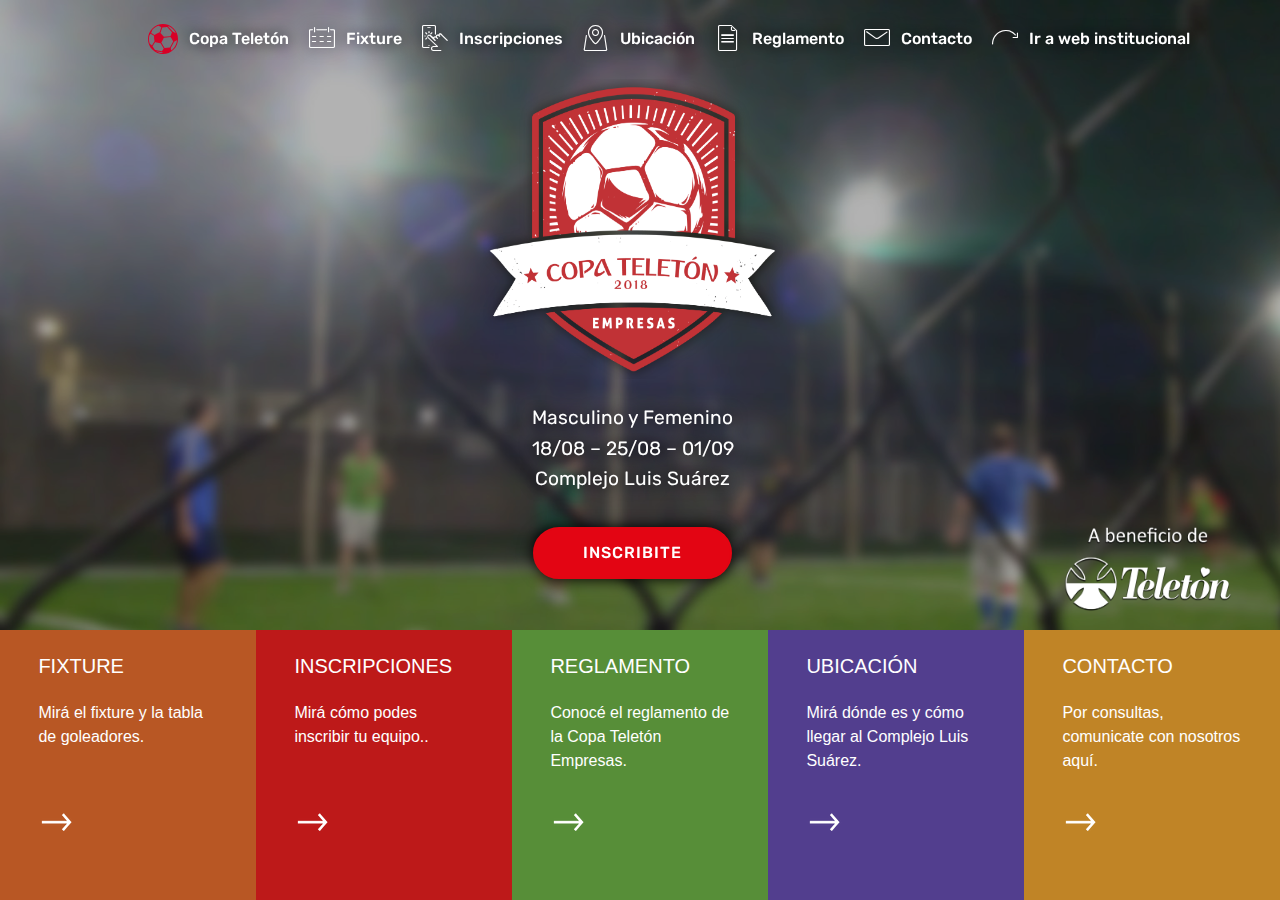
==== commit b4d7f791: "cambio galeria por inscribirse" ====
--- a/index.html
+++ b/index.html
@@ -55,8 +55,8 @@
                 <li class="nav-item"><a class="nav-link link text-danger display-4" href="fixture.php"><span class="mbri-calendar mbr-iconfont mbr-iconfont-btn"></span>
                                 Fixture</a>
                         </li>
-                <li class="nav-item"><a class="nav-link link text-danger display-4" href="galeria.php"><span class="mbri-touch mbr-iconfont mbr-iconfont-btn"></span>
-                                Fotos</a>
+                <li class="nav-item"><a class="nav-link link text-danger display-4" href="comoinscribirte.html"><span class="mbri-touch mbr-iconfont mbr-iconfont-btn"></span>
+                                Inscripciones</a>
                         </li>
                 <li class="nav-item"><a class="nav-link link text-danger display-4" href="recorrido.html"><span class="mbri-map-pin mbr-iconfont mbr-iconfont-btn"></span>
                         Ubicación</a>
@@ -147,8 +147,8 @@
             <div class="cuadrocolor">
                 <div class="cuacol cuadro3color"></div>
                 <div class="cuatext cuatext3">
-                    <h5>FOTOS</h5>
-                    <p>Mirá todas las fotos acá..</p>
+                    <h5>INSCRIPCIONES</h5>
+                    <p>Mirá cómo podes inscribir tu equipo..</p>
                     <img class="flecha" src="img/flecha.png">
                 </div>   
             </div>
